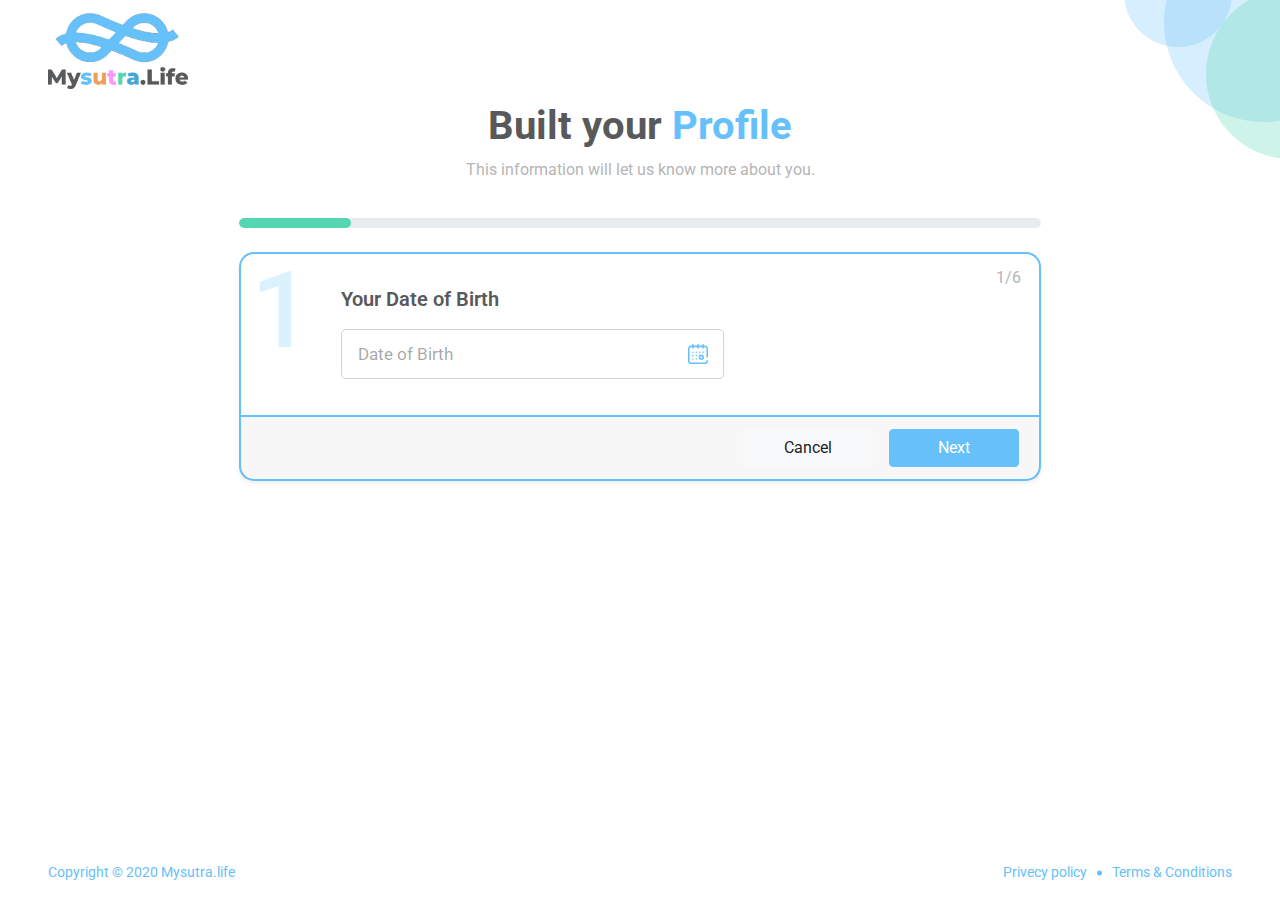
==== index.html @ 09766242 "mysutra files" ====
<!DOCTYPE html>
<html lang="en">

<head>

  <meta charset="utf-8">
  <meta name="viewport" content="width=device-width, initial-scale=1, shrink-to-fit=no">
  <meta name="description" content="">
  <meta name="author" content="">

  <title>Mysutra.Life</title>

  <!-- Bootstrap core CSS -->
  <link href="https://fonts.googleapis.com/css2?family=Roboto:wght@100;300;400;500;700;900&display=swap" rel="stylesheet">
  <link href="vendor/bootstrap/css/bootstrap.min.css" rel="stylesheet">
  <link href="./css/style.css" rel="stylesheet">
  <link href="./css/responsive.css" rel="stylesheet">

  </head>

<body>
  <div class="signup-page d-flex flex-column h-100">
    <!-- Navigation -->
  <nav class="navbar px-5 mb-5 mb-md-0">
    <a class="navbar-brand" href="#">
      <img src="./images/My-Sutra-life.png" width="140" alt="">
    </a>
  </nav>

  
  <!-- Page Content -->
  <main class="flex-fill">
    <header class="text-center mb-3 pb-1">
      <h2 class="title font-weight-bold text-center position-relative">Built your  <span class="text-primary">Profile</span></h2>
      <p class="text-muted">This information will let us know more about you.</p>
    </header>
    <div class="wizard-container px-4 mx-auto">
       <!-- progressbar -->
    <div class="progress mb-4">
      <div class="progress-bar  bg-success" role="progressbar" aria-valuemin="0" aria-valuemax="100"></div>
  </div>


    <form id="msform">
      
        <fieldset>
          <div class="card wizard-step mb-4 border-primary border-2 shadow-sm rounded-lg">
            <div class="card-body">
              <h1 class="active-step position-absolute">1</h1>
              <span class="steps position-absolute ml-auto text-muted">1/6</span>
              <div class="form-card">
                <h4 class="wizard-question font-semibold">Your Date of Birth</h4>
                <div class="row">
                  <div class="col-md-7">
                    <div class="form-group">
                      <input class="form-control form-control-lg calender" type="text" placeholder="Date of Birth" /> 
                    </div>
                  </div>
                </div>
                
            </div>
            </div>  
             <div class="card-footer border-primary border-2 d-flex align-items-center">
              <button type="button" class="btn btn-light ml-auto action-button mr-3">
                Cancel
              </button>
              <button type="button" class="btn btn-primary next action-button">
                Next
              </button>
             </div>
          
          </div>
          
        </fieldset>


        <fieldset>
          <div class="card wizard-step mb-4 border-primary border-2 shadow-sm rounded-lg">
            <div class="card-body">
              <h1 class="active-step position-absolute">2</h1>
              <span class="steps position-absolute ml-auto text-muted">2/6</span>
              <div class="form-card">
                <h4 class="wizard-question font-semibold">Your Gender</h4>
                <div class="mt-3">
                  <div class="custom-radio d-inline-block mr-3 mb-3">
                      <label class="position-relative">
                          <input type="radio" class="d-none" name="gander" checked>
                          <span class="">Male</span>
                      </label>
                  </div>
                  <div class="custom-radio d-inline-block mb-3">
                    <label class="position-relative">
                        <input type="radio" class="d-none" name="gander">
                        <span class="">Female</span>
                    </label>
                </div>
                </div>
                
            </div>
            </div>  
             <div class="card-footer border-primary border-2 d-flex align-items-center">
              <button type="button" class="btn btn-light mr-auto previous action-button">
                Previous
              </button>
              <button type="button" class="btn btn-primary next action-button">
                Next
              </button>
             </div>
          
          </div>
          
        </fieldset>

        <fieldset>
          <div class="card wizard-step mb-4 border-primary border-2 shadow-sm rounded-lg">
            <div class="card-body">
              <h1 class="active-step position-absolute">3</h1>
              <span class="steps position-absolute ml-auto text-muted">3/6</span>
              <div class="form-card">
                <h4 class="wizard-question font-semibold">City of residence</h4>
                <div class="row">
                  <div class="col-md-7">
                    <div class="form-group">
                      <select class="form-control form-control-lg" id="">
                        <option>Select city</option>
                      </select>
                    </div>
                  </div>
                </div>
                
            </div>
            </div>  
             <div class="card-footer border-primary border-2 d-flex align-items-center">
              <button type="button" class="btn btn-light mr-auto previous action-button">
                Previous
              </button>
              <button type="button" class="btn btn-primary next action-button">
                Next
              </button>
             </div>
          
          </div>
          
        </fieldset>

        <fieldset>
          <div class="card wizard-step mb-4 border-primary border-2 shadow-sm rounded-lg">
            <div class="card-body">
              <h1 class="active-step position-absolute">4</h1>
              <span class="steps position-absolute ml-auto text-muted">4/6</span>
              <div class="form-card">
                <h4 class="wizard-question font-semibold">City where you grew up.</h4>
                <div class="row">
                  <div class="col-md-7">
                    <div class="form-group">
                      <select class="form-control form-control-lg" id="">
                        <option>Select city</option>
                      </select>
                    </div>
                  </div>
                </div>
                
            </div>
            </div>  
             <div class="card-footer border-primary border-2 d-flex align-items-center">
              <button type="button" class="btn btn-light mr-auto previous action-button">
                Previous
              </button>
              <button type="button" class="btn btn-primary next action-button">
                Next
              </button>
             </div>
          
          </div>
          
        </fieldset>

        <fieldset>
          <div class="card wizard-step mb-4 border-primary border-2 shadow-sm rounded-lg">
            <div class="card-body">
              <h1 class="active-step position-absolute">5</h1>
              <span class="steps position-absolute ml-auto text-muted">5/6</span>
              <div class="form-card">
                <h4 class="wizard-question font-semibold">Number of Brothers and Sisters (Including you)</h4>
                <div class="row">
                  <div class="col-md-4">
                    <div class="form-group d-flex align-items-center">
                      <img class="mr-2" src="./images/brother.svg" width="30" alt="">
                      <input class="form-control form-control-lg" type="number" placeholder="Brothers" /> 
                    </div>
                  </div>
                  <div class="col-md-4">
                    <div class="form-group d-flex align-items-center">
                      <img class="mr-2" src="./images/sister.svg" width="30" alt="">
                      <input class="form-control form-control-lg" type="number" placeholder="Sisters" /> 
                    </div>
                  </div>
                </div>
                
            </div>
            </div>  
             <div class="card-footer border-primary border-2 d-flex align-items-center">
              <button type="button" class="btn btn-light mr-auto previous action-button">
                Previous
              </button>
              <button type="button" class="btn btn-primary next action-button">
                Next
              </button>
             </div>
          
          </div>
          
        </fieldset>

        <fieldset>
          <div class="card wizard-step mb-4 border-primary border-2 shadow-sm rounded-lg">
            <div class="card-body">
              <h1 class="active-step position-absolute">6</h1>
              <span class="steps position-absolute ml-auto text-muted">6/6</span>
              <div class="form-card">
                <h4 class="wizard-question font-semibold">What is main reason you want to join  mySutra</h4>
                <div class="mt-3">
                  <div class="row">
                    <div class="col-md-6">
                      <div class="custom-radio  mb-3">
                        <label class="position-relative">
                            <input type="radio" class="d-none" name="reason" checked>
                            <span class="">Find family lineage</span>
                        </label>
                    </div>
                    </div>
                    <div class="col-md-6">
                      <div class="custom-radio mb-3">
                        <label class="position-relative">
                            <input type="radio" class="d-none" name="reason">
                            <span class="">Connect with family</span>
                        </label>
                    </div>
                    </div>
                  </div>
                  
                  <div class="row">
                    <div class="col-md-6">
                      <div class="custom-radio mb-3">
                        <label class="position-relative">
                            <input type="radio" class="d-none" name="reason">
                            <span class="">Connect with Friends</span>
                        </label>
                    </div>
                    </div>
                    <div class="col-md-6">
                      <div class="custom-radio mb-3">
                        <label class="position-relative">
                            <input type="radio" class="d-none" name="reason">
                            <span class="">Connect with childhood Friends</span>
                        </label>
                    </div>
                    </div>
                  </div>

                
                  <div class="row">
                    <div class="col-md-6">
                      <div class="custom-radio mb-3">
                        <label class="position-relative">
                            <input type="radio" class="d-none" name="reason">
                            <span class="">Create a family social network</span>
                        </label>
                    </div>
                    </div>
                  </div>

                </div>
                
            </div>
            </div>  
             <div class="card-footer border-primary border-2 d-flex align-items-center">
              <button type="button" class="btn btn-light mr-auto previous action-button">
                Previous
              </button>
              <button type="button" class="btn btn-primary next action-button">
                Finish
              </button>
             </div>
          
          </div>
          
        </fieldset>
  
        <fieldset>
          <div class="card wizard-step mb-4 border-primary border-2 shadow-sm rounded-lg">
            <div class="card-body px-4">
            <div class="form-card">
                <div class="success-img text-center mb-4">
                  <img src="./images/success.svg" width="100" alt="">
                </div>
                <h2 class="purple-text text-center">
                  <strong class="text-primary">SUCCESS !</strong>
                </h2>
             
                <div class="row justify-content-center mb-4">
                    <div class="col-7 text-center">
                        <h5 class="purple-text text-center">You Have Successfully Signed Up</h5>
                    </div>
                </div>
                <div class="text-center">
                  <button type="button" class="btn btn-primary  ">
                    Start mysutra Now
                  </button>
                </div>
            </div>
            </div>
          </div>
            
        </fieldset>
    </form>
    </div>
</main>

<footer class="px-5 py-3">
  <div class="row align-items-center text-center text-sm-left">
    <div class="col-sm-6 col-md-4 mb-2 mb-sm-0">
      <span class="copyright-text text-primary">Copyright © 2020 Mysutra.life</span>
    </div>
    <div class="col-sm-6 col-md-8 text-sm-right">
      <ul class="footer-nav list-unstyled d-inline-flex flex-wrap justify-content-center mb-0">
        <li>
          <a href="">Privecy policy</a>
        </li>
        <li>
          <a href="">Terms & Conditions</a>
        </li>
      </ul>
    </div>
  </div>
</footer>

  </div>
  



  


  <!-- Bootstrap core JavaScript -->
    <script src="vendor/jquery/jquery.min.js"></script>
    <script src="vendor/bootstrap/js/bootstrap.bundle.min.js"></script>
    <script src="js/wizard.js"></script>
</body>

</html>
---- css/style.css ----
body{
    font-family: 'Roboto', sans-serif;
    color: #58595B;
}
body,html{
    height: 100%;
}
a{
    color: #66C0F9;
}
a:hover {
    color: #3692cc;
    text-decoration: underline;
}
.bg-success{
    background-color: #55D6B3 !important;
}

/* Text */
.font-semibold{
    font-weight: 600 !important;
}
.text-primary{
    color: #66C0F9 !important;
}
.text-muted {
    color: #B5B5B5!important;
}

.border-right {
    border-right: 1px solid #ececec!important;
}
.border-primary {
    border-color: #66C0F9!important;
}
.border-2{
    border-width: 2px;
}


.rounded-lg{
    border-radius: 15px !important;
}

/* Buttons */
.btn:focus{
    box-shadow: none;
}
.btn-primary {
    background-color: #66C0F9;
    border-color: #66C0F9;
}
.btn-primary:not(:disabled):not(.disabled).active, 
.btn-primary:not(:disabled):not(.disabled):active, 
.show>.btn-primary.dropdown-toggle {
    background-color: #52b2ee;
    border-color: #53b2ee;
}
.btn-primary:hover{
    background-color: #52b2ee;
    border-color: #53b2ee;
}
.btn-lg{
    height: 50px;
    font-size: 18px;
    font-weight: 500;
    border-width: 2px;
    min-width: 180px;
}
.btn-outline-success {
    color: #55D6B3;
    border-color: #55D6B3;
}
.btn-outline-success:not(:disabled):not(.disabled):active,
.btn-outline-success:hover
{
    background-color: #55d6b3 !important;
    border-color: #55d6b3 !important;
    color: white !important;
}



/* Forms */
.form-control-lg {
    height: 50px;
    font-size: 17px;
}

.form-control::placeholder{
    color: rgb(0 0 0 / 36%)!important;
}
.form-control:focus{
    box-shadow: none;
}
input:-internal-autofill-selected{
    background-color: red;
}
select.form-control{
    background-image: url(../images/Down.svg);
    background-position: center right 15px;
    background-size: 20px;
    background-repeat: no-repeat;
    padding-right: 40px;
    appearance: none;
}
.form-control.calender{
    background-image: url(../images/calendar.svg);
    background-position: center right 15px;
    background-size: 20px;
    background-repeat: no-repeat;
    padding-right: 40px;
}
.form-control-placeholder {
    position: absolute;
    top: 50%;
    transition: all 200ms;
    opacity: 0.5;
    transform: translateY(-50%);
    left: 9px;
    pointer-events: none;
    margin-bottom: 0px;
    background-color: white;
    padding: 0px 8px;
}

.form-control:focus-within + .form-control-placeholder, .form-control:valid + .form-control-placeholder {
    font-size: 75%;
    transform: translateY(-100%);
    opacity: 1;
    padding: 0px 8px;
    top: 9px;
    color: #66c0f9;
}
.title {
    font-size: 40px;
}

.form-control:focus-within{
    border-color: #66c0f9;
    box-shadow: 0px 0px 0px 1px #66c0f9 !important;
}
input:-webkit-autofill,
input:-webkit-autofill:hover, 
input:-webkit-autofill:focus,
textarea:-webkit-autofill,
textarea:-webkit-autofill:hover,
textarea:-webkit-autofill:focus,
select:-webkit-autofill,
select:-webkit-autofill:hover,
select:-webkit-autofill:focus {
    -webkit-box-shadow: 0 0 0px 1000px white inset;
    transition: background-color 5000s ease-in-out 0s;
}

.custom-checkbox label, .custom-radio label {
    padding-left: 38px;
    cursor: pointer;
}
.custom-checkbox label input[type="checkbox"] + span::before,
.custom-radio label input[type="radio"] + span::before
{
    content: "";
    height: 30px;
    width: 30px;
    background-color: white;
    border: 1px solid #ced4da;
    border-radius: 6px;
    display: block;
    position: absolute;
    left: 0px;
    top: 50%;
    transform: translateY(-50%);
}
.custom-checkbox label input[type="checkbox"] + span::after,
.custom-radio label input[type="radio"] + span::after
{
    content: "";
    height: 16px;
    width: 16px;
    display: block;
    background-color: #e3e3e3;
    border-radius: 50%;
    position: absolute;
    left: 7px;
    top: 50%;
    transform: translateY(-50%);
}
.custom-checkbox label input[type="checkbox"]:checked + span::after,
.custom-radio label input[type="radio"]:checked + span::after
{
    background: #66C0F9;
}
.custom-radio label input[type="radio"] + span::before{
    border-radius: 50%;
}





/* Login */
.logo-mobile img {
    width: 135px;
}
.logo-mobile{
    border-bottom: 1px solid #f2f2f2;
    padding-bottom: 40px;
}
.login-main .title {
    margin-bottom: 68px;
}
.login-main .title::after {
    content: "";
    position: absolute;
    width: 50px;
    height: 6px;
    background-color: #66c0f9;
    border-radius: 20px;
    bottom: -20px;
    left: 50%;
    transform: translateX(-50%);
}
.login-right p{
    color: #42A6D5;
    font-size: 18px;
    max-width: 350px;
    margin: 0 auto;
    margin: 30px 50px;
}
.login-bg-left{
    background-image: url(../images/left-graphics.svg);
    background-repeat: no-repeat;
    background-position:left bottom;
    background-size: contain;
    box-shadow: 0px 0px 12px #2468861f;
    z-index: 1;
}
.login-main{
    background-image: url(../images/right-graphics.svg);
    background-repeat: no-repeat;
    background-position: right top;
}
.login-main main{
    max-width: 454px;
}
.signup-page{
    background-image: url(../images/wizard-right-bg.svg);
    background-repeat: no-repeat;
    background-position: right top;
}
/* Footer */
.footer-nav{
    font-size: 14px;
}
.footer-nav li{
    position: relative;
    padding-right: 25px;
}
.footer-nav li::after {
    content: "";
    position: absolute;
    height: 5px;
    width: 5px;
    background: #66C0F9;
    border-radius: 50%;
    right: 10px;
    top: 50%;
    transform: translateY(-50%);
}
.footer-nav li:last-child{
    padding-right: 0px;
}
.footer-nav li:last-child::after{
    display: none;
}
.copyright-text{
    font-size: 14px;
}

/* Wizard */
.progress{
    height: 10px;
    border-radius: 20px;
}
.progress-bar {
    border-radius: 20px;
}


#msform fieldset:not(:first-of-type) {
    display: none
}




.wizard-container{
    max-width: 850px;
}
.wizard-step .active-step {
    font-size: 107px;
    color: hsl(203deg 92% 69% / 23%);
    left: 10px;
    line-height: 93px;
    top: 10px;
}

.wizard-step .steps {
    right: 18px;
    top: 12px;
}
.wizard-step .card-body {
    padding-left: 100px;
    padding-top: 30px;
}
.action-button{
    min-width: 130px;
}
.wizard-question {
    font-size: 20px;
    margin-bottom: 15px;
    line-height: 30px;
}
---- css/responsive.css ----
@media(max-width:992px){
    .title {
        font-size: 28px;
    }
    .login-main .title::after {
        width: 46px;
        height: 4px;
        bottom: -17px;
    }
    .login-main .title {
        margin-bottom: 36px;
    }
}
@media(max-width:768px){

    .wizard-step .card-body {
        padding-left: 70px;
    }
    .wizard-step .active-step {
        font-size: 70px;
    }
    .wizard-question {
        font-size: 18px;
        line-height: 24px;
    }
}
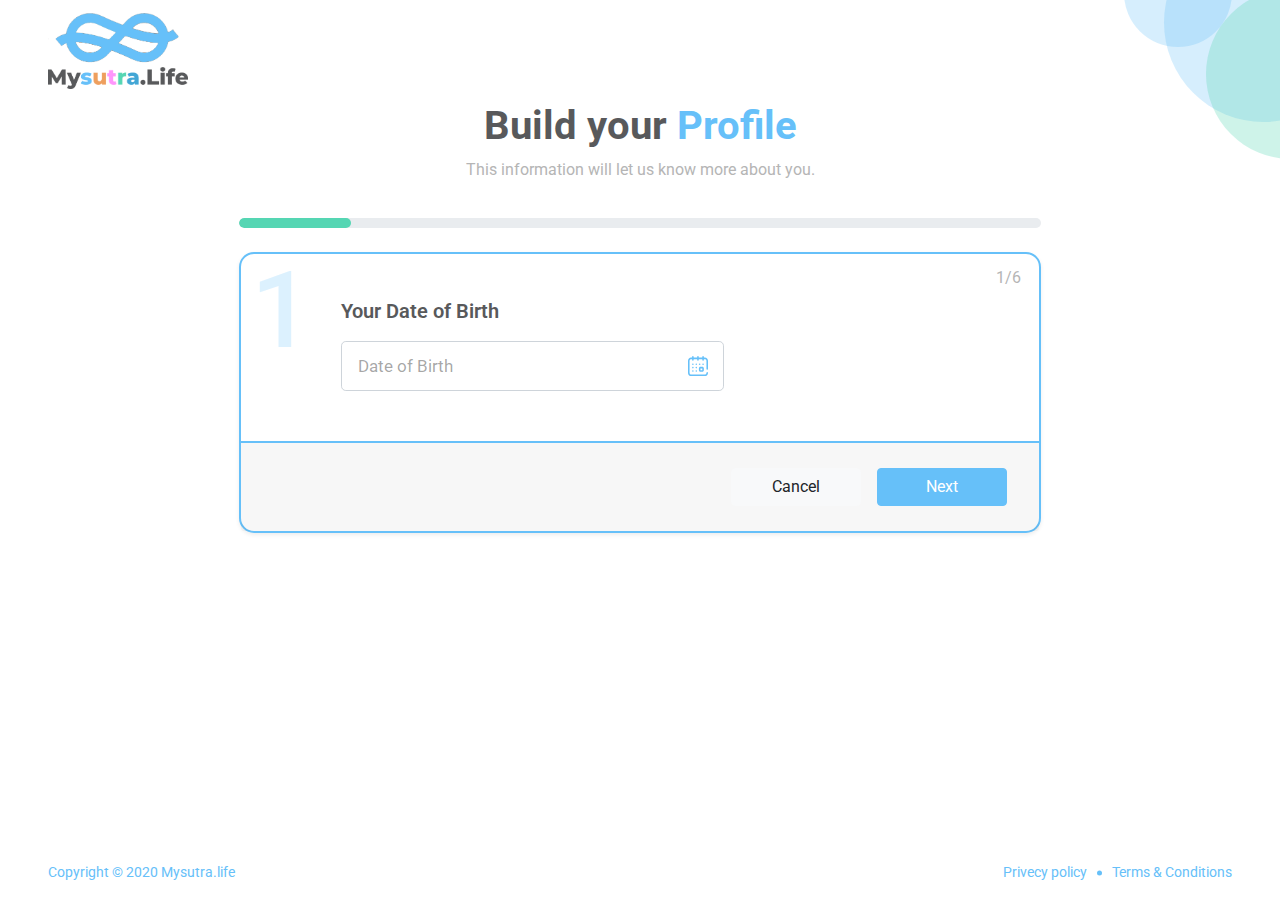
==== commit 43aba546: "text update" ====
--- a/index.html
+++ b/index.html
@@ -31,7 +31,7 @@
   <!-- Page Content -->
   <main class="flex-fill">
     <header class="text-center mb-3 pb-1">
-      <h2 class="title font-weight-bold text-center position-relative">Built your  <span class="text-primary">Profile</span></h2>
+      <h2 class="title font-weight-bold text-center position-relative">Build your  <span class="text-primary">Profile</span></h2>
       <p class="text-muted">This information will let us know more about you.</p>
     </header>
     <div class="wizard-container px-4 mx-auto">
--- a/css/style.css
+++ b/css/style.css
@@ -312,7 +312,11 @@
 }
 .wizard-step .card-body {
     padding-left: 100px;
-    padding-top: 30px;
+    padding-top: 42px;
+    padding-bottom: 34px;
+}
+.wizard-step .card-footer {
+    padding: 25px 32px;
 }
 .action-button{
     min-width: 130px;
@@ -321,4 +325,7 @@
     font-size: 20px;
     margin-bottom: 15px;
     line-height: 30px;
+}
+.network-img{
+    width: 65%;
 }--- a/css/responsive.css
+++ b/css/responsive.css
@@ -1,4 +1,11 @@
 @media(max-width:992px){
+    .network-img{
+        width: 40%;
+        margin-bottom: 30px;
+    }
+    .wizard-step .card-footer {
+        padding: 15px 20px;
+    }
     .title {
         font-size: 28px;
     }
@@ -13,6 +20,8 @@
 }
 @media(max-width:768px){
 
+  
+
     .wizard-step .card-body {
         padding-left: 70px;
     }
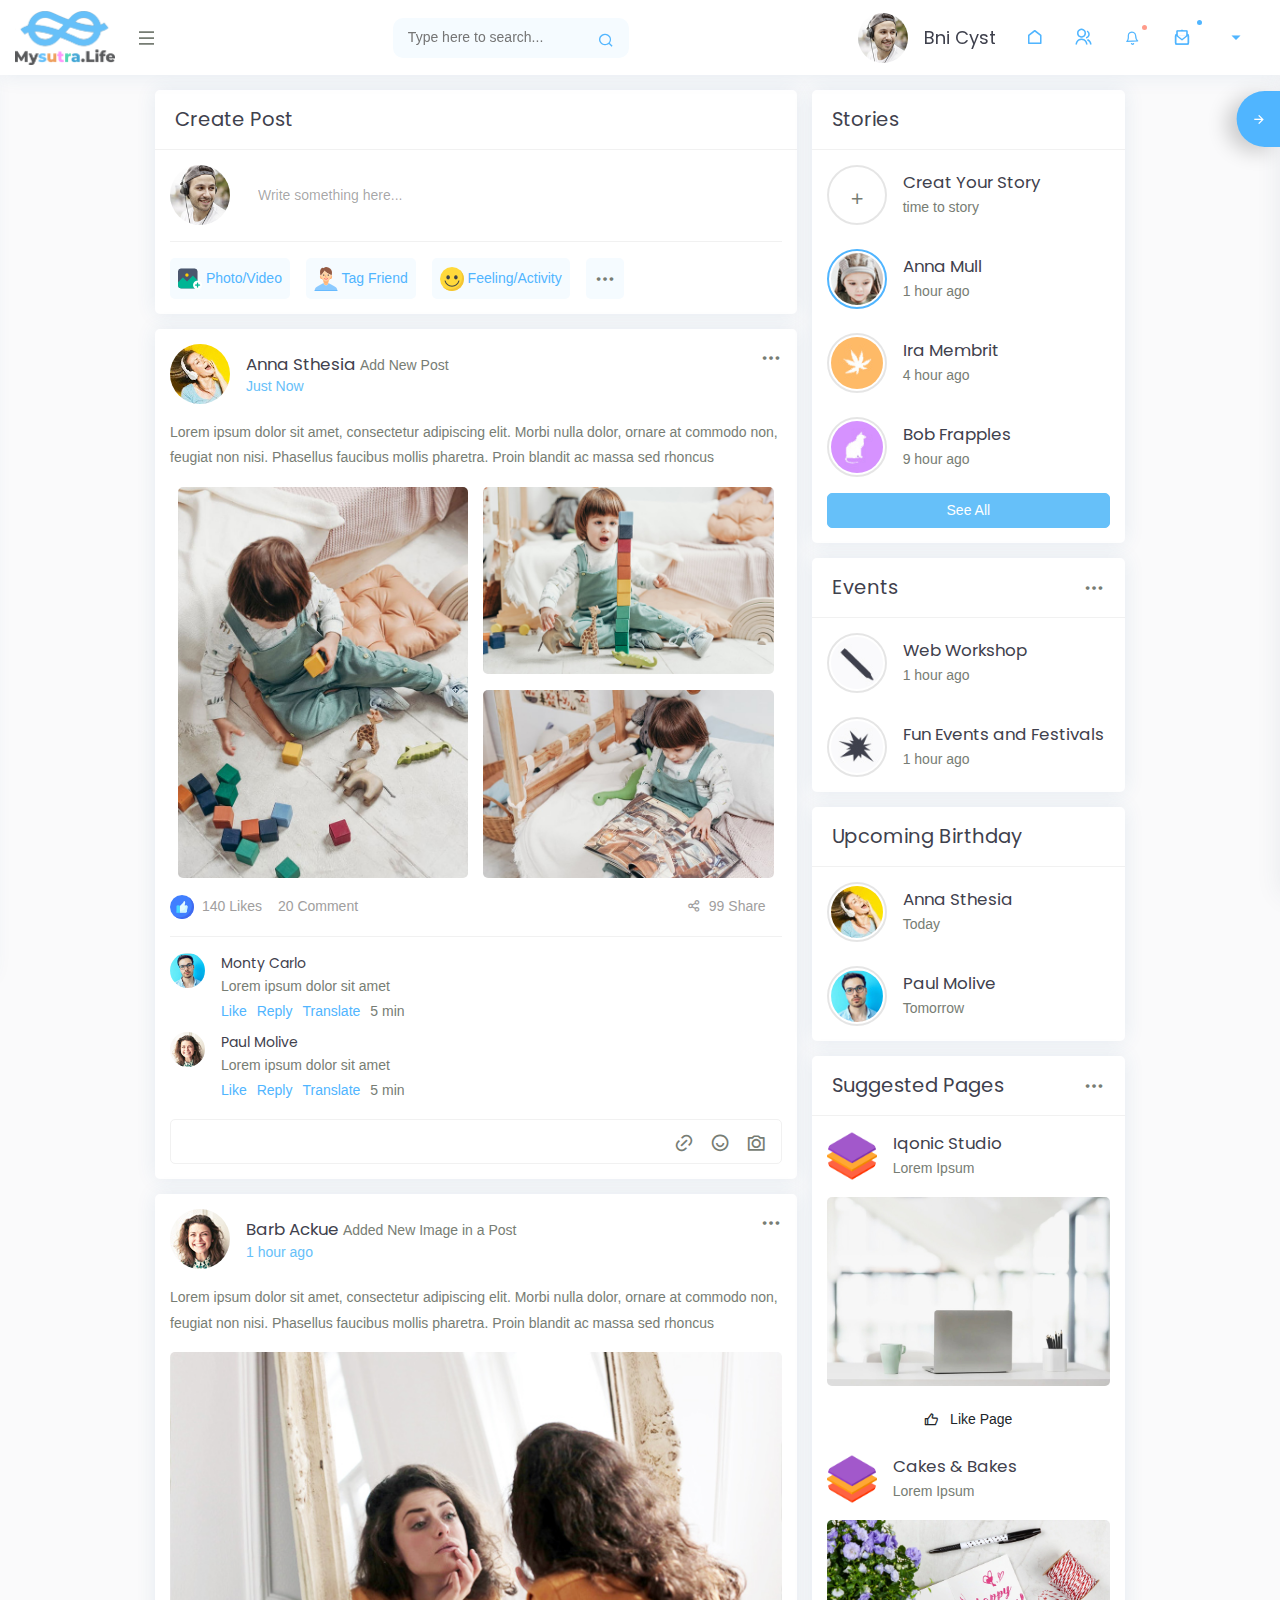
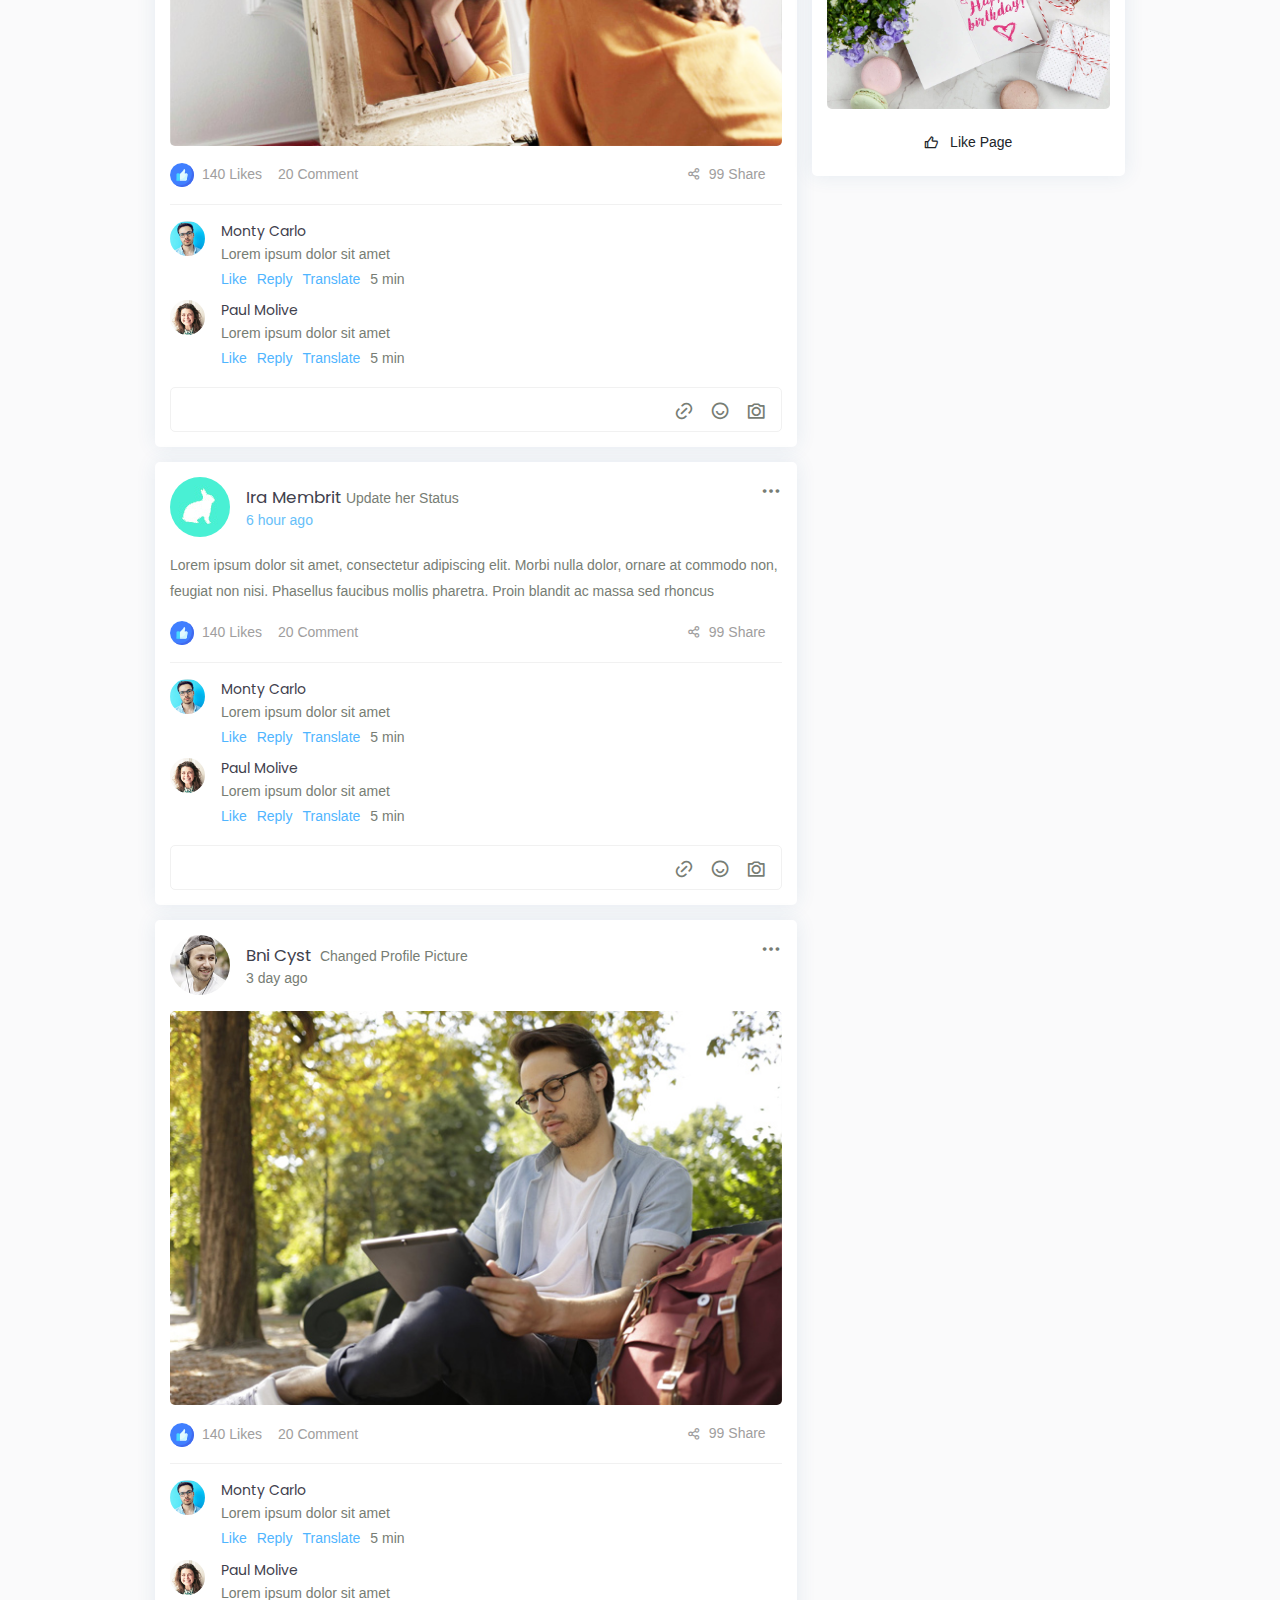
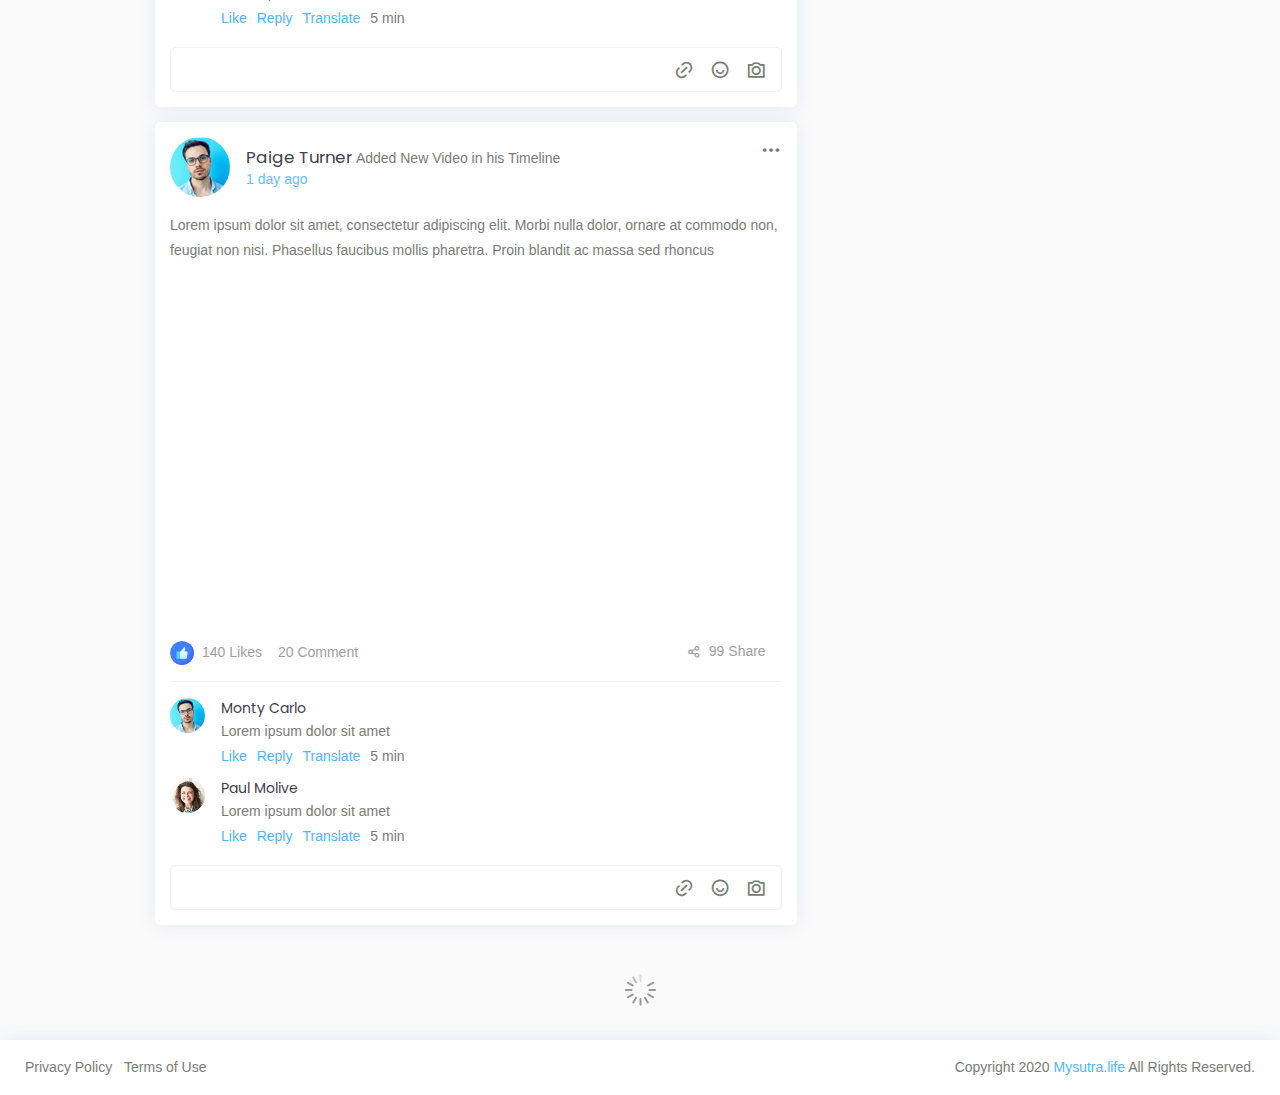
==== commit 55384012: "theme added" ====
--- a/index.html
+++ b/index.html
@@ -1,352 +1,1872 @@
-<!DOCTYPE html>
+﻿<!doctype html>
 <html lang="en">
+   <head>
+      <!-- Required meta tags -->
+      <meta charset="utf-8">
+      <meta name="viewport" content="width=device-width, initial-scale=1, shrink-to-fit=no">
+      <title>Mysutra.life</title>
+      <!-- Favicon -->
+      <link rel="shortcut icon" href="images\favicon.ico">
+      <!-- Bootstrap CSS -->
+      <link rel="stylesheet" href="css\bootstrap.min.css">
+      <!-- Typography CSS -->
+      <link rel="stylesheet" href="css\typography.css">
+      <!-- Style CSS -->
+      <link rel="stylesheet" href="css\style.css">
+      <!-- Responsive CSS -->
+      <link rel="stylesheet" href="css\responsive.css">
+   </head>
+   <body class="right-column-fixed">
+      <!-- loader Start -->
+      <div id="loading">
+         <div id="loading-center">
+         </div>
+      </div>
+      <!-- loader END -->
+      <!-- Wrapper Start -->
+      <div class="wrapper">
+         <!-- Sidebar  -->
+         <div class="iq-sidebar">
+            <div id="sidebar-scrollbar">
+               <nav class="iq-sidebar-menu">
+                  <ul id="iq-sidebar-toggle" class="iq-menu">
+                     <li class="active">
+                        <a href="index.html" class="iq-waves-effect"><i class="las la-newspaper"></i><span>Newsfeed</span></a>
+                     </li>
+                     <li>
+                        <a href="profile.html" class="iq-waves-effect"><i class="las la-user"></i><span>Profile</span></a>
+                     </li>
+                     <li>
+                        <a href="friend-list.html" class="iq-waves-effect"><i class="las la-user-friends"></i><span>Friend Lists</span></a>
+                     </li>
+                     <li>
+                        <a href="group.html" class="iq-waves-effect"><i class="las la-users"></i><span>Group</span></a>
+                     </li>
+                     <li>
+                        <a href="profile-images.html" class="iq-waves-effect"><i class="las la-image"></i><span>Profile Image</span></a>
+                     </li>
+                     <li>
+                        <a href="profile-video.html" class="iq-waves-effect"><i class="las la-video"></i><span>Profile Video</span></a>
+                     </li>
+                     <li>
+                        <a href="profile-event.html" class="iq-waves-effect"><i class="las la-film"></i><span>Profile Events</span></a>
+                     </li>
+                     <li>
+                        <a href="notification.html" class="iq-waves-effect"><i class="las la-bell"></i><span>Notification</span></a>
+                     </li>
+                     <li>
+                        <a href="file.html" class="iq-waves-effect"><i class="las la-file"></i><span>Files</span></a>
+                     </li>
+                     <li>
+                        <a href="friend-request.html" class="iq-waves-effect"><i class="las la-anchor"></i><span>Friend Request</span></a>
+                     </li>
+                     <li>
+                        <a href="chat.html" class="iq-waves-effect"><i class="lab la-rocketchat"></i><span>Chat</span></a>
+                     </li>
+                     <li>
+                        <a href="todo.html" class="iq-waves-effect"><i class="las la-check-circle"></i><span>Todo</span></a>
+                     </li>
+                     <li>
+                        <a href="calendar.html" class="iq-waves-effect"><i class="las la-calendar"></i><span>Calendar</span></a>
+                     </li>
+                     <li>
+                        <a href="birthday.html" class="iq-waves-effect"><i class="las la-birthday-cake"></i><span>Birthday</span></a>
+                     </li>
+                     <li>
+                        <a href="weather.html" class="iq-waves-effect"><i class="ri-snowy-line"></i><span>Weather</span></a>
+                     </li>
+                     <li>
+                        <a href="music.html" class="iq-waves-effect"><i class="ri-play-circle-line"></i><span>Music</span></a>
+                     </li>
+                     <li>
+                        <a href="#mailbox" class="iq-waves-effect collapsed" data-toggle="collapse" aria-expanded="false"><i class="ri-mail-line"></i><span>Email</span><i class="ri-arrow-right-s-line iq-arrow-right"></i></a>
+                        <ul id="mailbox" class="iq-submenu collapse" data-parent="#iq-sidebar-toggle">
+                           <li><a href="app\index.html"><i class="ri-inbox-line"></i>Inbox</a></li>
+                           <li><a href="app\email-compose.html"><i class="ri-edit-line"></i>Email Compose</a></li>
+                        </ul>
+                     </li>
+                     <li>
+                        <a href="#ui-elements" class="iq-waves-effect collapsed" data-toggle="collapse" aria-expanded="false"><i class="ri-focus-2-line"></i><span>Ui-Elements</span><i class="ri-arrow-right-s-line iq-arrow-right"></i></a>
+                        <ul id="ui-elements" class="iq-submenu collapse" data-parent="#iq-sidebar-toggle">
+                           <li>
+                              <a href="#ui-kit" class="iq-waves-effect collapsed" data-toggle="collapse" aria-expanded="false"><i class="ri-pencil-ruler-line"></i><span>UI Kit</span><i class="ri-arrow-right-s-line iq-arrow-right"></i></a>
+                              <ul id="ui-kit" class="iq-submenu collapse" data-parent="#ui-elements">
+                                 <li><a href="ui-colors.html"><i class="ri-font-color"></i>colors</a></li>
+                                 <li><a href="ui-typography.html"><i class="ri-text"></i>Typography</a></li>
+                                 <li><a href="ui-alerts.html"><i class="ri-alert-line"></i>Alerts</a></li>
+                                 <li><a href="ui-badges.html"><i class="ri-building-3-line"></i>Badges</a></li>
+                                 <li><a href="ui-breadcrumb.html"><i class="ri-menu-2-line"></i>Breadcrumb</a></li>
+                                 <li><a href="ui-buttons.html"><i class="ri-checkbox-blank-line"></i>Buttons</a></li>
+                                 <li><a href="ui-cards.html"><i class="ri-bank-card-line"></i>Cards</a></li>
+                                 <li><a href="ui-carousel.html"><i class="ri-slideshow-line"></i>Carousel</a></li>
+                                 <li><a href="ui-embed-video.html"><i class="ri-slideshow-2-line"></i>Video</a></li>
+                                 <li><a href="ui-grid.html"><i class="ri-grid-line"></i>Grid</a></li>
+                                 <li><a href="ui-images.html"><i class="ri-image-line"></i>Images</a></li>
+                                 <li><a href="ui-list-group.html"><i class="ri-file-list-3-line"></i>list Group</a></li>
+                                 <li><a href="ui-media-object.html"><i class="ri-camera-line"></i>Media</a></li>
+                                 <li><a href="ui-modal.html"><i class="ri-stop-mini-line"></i>Modal</a></li>
+                                 <li><a href="ui-notifications.html"><i class="ri-notification-line"></i>Notifications</a></li>
+                                 <li><a href="ui-pagination.html"><i class="ri-pages-line"></i>Pagination</a></li>
+                                 <li><a href="ui-popovers.html"><i class="ri-folder-shield-2-line"></i>Popovers</a></li>
+                                 <li><a href="ui-progressbars.html"><i class="ri-battery-low-line"></i>Progressbars</a></li>
+                                 <li><a href="ui-tabs.html"><i class="ri-database-line"></i>Tabs</a></li>
+                                 <li><a href="ui-tooltips.html"><i class="ri-record-mail-line"></i>Tooltips</a></li>
+                              </ul>
+                           </li>
+                           <li>
+                              <a href="#forms" class="iq-waves-effect collapsed" data-toggle="collapse" aria-expanded="false"><i class="ri-profile-line"></i><span>Forms</span><i class="ri-arrow-right-s-line iq-arrow-right"></i></a>
+                              <ul id="forms" class="iq-submenu collapse" data-parent="#ui-elements">
+                                 <li><a href="form-layout.html"><i class="ri-tablet-line"></i>Form Elements</a></li>
+                                 <li><a href="form-validation.html"><i class="ri-device-line"></i>Form Validation</a></li>
+                                 <li><a href="form-switch.html"><i class="ri-toggle-line"></i>Form Switch</a></li>
+                                 <li><a href="form-chechbox.html"><i class="ri-checkbox-line"></i>Form Checkbox</a></li>
+                                 <li><a href="form-radio.html"><i class="ri-radio-button-line"></i>Form Radio</a></li>
+                              </ul>
+                           </li>
+                           <li>
+                              <a href="#wizard-form" class="iq-waves-effect collapsed" data-toggle="collapse" aria-expanded="false"><i class="ri-archive-drawer-line"></i><span>Forms Wizard</span><i class="ri-arrow-right-s-line iq-arrow-right"></i></a>
+                              <ul id="wizard-form" class="iq-submenu collapse" data-parent="#ui-elements">
+                                 <li><a href="form-wizard.html"><i class="ri-clockwise-line"></i>Simple Wizard</a></li>
+                                 <li><a href="form-wizard-validate.html"><i class="ri-clockwise-2-line"></i>Validate Wizard</a></li>
+                                 <li><a href="form-wizard-vertical.html"><i class="ri-anticlockwise-line"></i>Vertical Wizard</a></li>
+                              </ul>
+                           </li>
+                           <li>
+                              <a href="#tables" class="iq-waves-effect collapsed" data-toggle="collapse" aria-expanded="false"><i class="ri-table-line"></i><span>Table</span><i class="ri-arrow-right-s-line iq-arrow-right"></i></a>
+                              <ul id="tables" class="iq-submenu collapse" data-parent="#ui-elements">
+                                 <li><a href="tables-basic.html"><i class="ri-table-line"></i>Basic Tables</a></li>
+                                 <li><a href="data-table.html"><i class="ri-database-line"></i>Data Table</a></li>
+                                 <li><a href="table-editable.html"><i class="ri-refund-line"></i>Editable Table</a></li>
+                              </ul>
+                           </li>
+                           <li>
+                              <a href="#icons" class="iq-waves-effect collapsed" data-toggle="collapse" aria-expanded="false"><i class="ri-list-check"></i><span>Icons</span><i class="ri-arrow-right-s-line iq-arrow-right"></i></a>
+                              <ul id="icons" class="iq-submenu collapse" data-parent="#ui-elements">
+                                 <li><a href="icon-dripicons.html"><i class="ri-stack-line"></i>Dripicons</a></li>
+                                 <li><a href="icon-fontawesome-5.html"><i class="ri-facebook-fill"></i>Font Awesome 5</a></li>
+                                 <li><a href="icon-lineawesome.html"><i class="ri-keynote-line"></i>line Awesome</a></li>
+                                 <li><a href="icon-remixicon.html"><i class="ri-remixicon-line"></i>Remixicon</a></li>
+                                 <li><a href="icon-unicons.html"><i class="ri-underline"></i>unicons</a></li>
+                              </ul>
+                           </li>
+                        </ul>
+                     </li>
+                     <li>
+                        <a href="#pages" class="iq-waves-effect collapsed" data-toggle="collapse" aria-expanded="false"><i class="ri-pages-line"></i><span>Pages</span><i class="ri-arrow-right-s-line iq-arrow-right"></i></a>
+                        <ul id="pages" class="iq-submenu collapse" data-parent="#iq-sidebar-toggle">
+                           <li>
+                              <a href="#authentication" class="iq-waves-effect collapsed" data-toggle="collapse" aria-expanded="false"><i class="ri-pages-line"></i><span>Authentication</span><i class="ri-arrow-right-s-line iq-arrow-right"></i></a>
+                              <ul id="authentication" class="iq-submenu collapse" data-parent="#pages">
+                                 <li><a href="sign-in.html"><i class="ri-login-box-line"></i>Login</a></li>
+                                 <li><a href="sign-up.html"><i class="ri-login-circle-line"></i>Register</a></li>
+                                 <li><a href="pages-recoverpw.html"><i class="ri-record-mail-line"></i>Recover Password</a></li>
+                                 <li><a href="pages-confirm-mail.html"><i class="ri-file-code-line"></i>Confirm Mail</a></li>
+                                 <li><a href="pages-lock-screen.html"><i class="ri-lock-line"></i>Lock Screen</a></li>
+                              </ul>
+                           </li>
+                           <li>
+                              <a href="#extra-pages" class="iq-waves-effect collapsed" data-toggle="collapse" aria-expanded="false"><i class="ri-pantone-line"></i><span>Extra Pages</span><i class="ri-arrow-right-s-line iq-arrow-right"></i></a>
+                              <ul id="extra-pages" class="iq-submenu collapse" data-parent="#pages">
+                                 <li><a href="pages-timeline.html"><i class="ri-map-pin-time-line"></i>Timeline</a></li>
+                                 <li><a href="pages-invoice.html"><i class="ri-question-answer-line"></i>Invoice</a></li>
+                                 <li><a href="blank-page.html"><i class="ri-invision-line"></i>Blank Page</a></li>
+                                 <li><a href="pages-error.html"><i class="ri-error-warning-line"></i>Error 404</a></li>
+                                 <li><a href="pages-error-500.html"><i class="ri-error-warning-line"></i>Error 500</a></li>
+                                 <li><a href="pages-pricing.html"><i class="ri-price-tag-line"></i>Pricing</a></li>
+                                 <li><a href="pages-pricing-one.html"><i class="ri-price-tag-2-line"></i>Pricing 1</a></li>
+                                 <li><a href="pages-maintenance.html"><i class="ri-archive-line"></i>Maintenance</a></li>
+                                 <li><a href="pages-comingsoon.html"><i class="ri-mastercard-line"></i>Coming Soon</a></li>
+                                 <li><a href="pages-faq.html"><i class="ri-compasses-line"></i>Faq</a></li>
+                              </ul>
+                           </li>
+                        </ul>
+                     </li>
 
-<head>
-
-  <meta charset="utf-8">
-  <meta name="viewport" content="width=device-width, initial-scale=1, shrink-to-fit=no">
-  <meta name="description" content="">
-  <meta name="author" content="">
-
-  <title>Mysutra.Life</title>
-
-  <!-- Bootstrap core CSS -->
-  <link href="https://fonts.googleapis.com/css2?family=Roboto:wght@100;300;400;500;700;900&display=swap" rel="stylesheet">
-  <link href="vendor/bootstrap/css/bootstrap.min.css" rel="stylesheet">
-  <link href="./css/style.css" rel="stylesheet">
-  <link href="./css/responsive.css" rel="stylesheet">
-
-  </head>
-
-<body>
-  <div class="signup-page d-flex flex-column h-100">
-    <!-- Navigation -->
-  <nav class="navbar px-5 mb-5 mb-md-0">
-    <a class="navbar-brand" href="#">
-      <img src="./images/My-Sutra-life.png" width="140" alt="">
-    </a>
-  </nav>
-
-  
-  <!-- Page Content -->
-  <main class="flex-fill">
-    <header class="text-center mb-3 pb-1">
-      <h2 class="title font-weight-bold text-center position-relative">Build your  <span class="text-primary">Profile</span></h2>
-      <p class="text-muted">This information will let us know more about you.</p>
-    </header>
-    <div class="wizard-container px-4 mx-auto">
-       <!-- progressbar -->
-    <div class="progress mb-4">
-      <div class="progress-bar  bg-success" role="progressbar" aria-valuemin="0" aria-valuemax="100"></div>
-  </div>
-
-
-    <form id="msform">
-      
-        <fieldset>
-          <div class="card wizard-step mb-4 border-primary border-2 shadow-sm rounded-lg">
-            <div class="card-body">
-              <h1 class="active-step position-absolute">1</h1>
-              <span class="steps position-absolute ml-auto text-muted">1/6</span>
-              <div class="form-card">
-                <h4 class="wizard-question font-semibold">Your Date of Birth</h4>
-                <div class="row">
-                  <div class="col-md-7">
-                    <div class="form-group">
-                      <input class="form-control form-control-lg calender" type="text" placeholder="Date of Birth" /> 
-                    </div>
+                  </ul>
+               </nav>
+               <div class="p-3"></div>
+            </div>
+         </div>
+         <!-- TOP Nav Bar -->
+         <div class="iq-top-navbar">
+            <div class="iq-navbar-custom">
+               <nav class="navbar navbar-expand-lg navbar-light p-0">
+                  <div class="iq-navbar-logo d-flex justify-content-between">
+                     <a href="index.html">
+                     <img src="images/My-Sutra-life.png" class="img-fluid" alt="">
+                     </a>
+                     <div class="iq-menu-bt align-self-center">
+                     <div class="wrapper-menu">
+                        <div class="main-circle"><i class="ri-menu-line"></i></div>
+                     </div>
                   </div>
-                </div>
-                
+                  </div>
+                  <div class="iq-search-bar">
+                     <form action="#" class="searchbox">
+                        <input type="text" class="text search-input" placeholder="Type here to search...">
+                        <a class="search-link" href="#"><i class="ri-search-line"></i></a>
+                     </form>
+                  </div>
+                  <button class="navbar-toggler" type="button" data-toggle="collapse" data-target="#navbarSupportedContent" aria-controls="navbarSupportedContent" aria-label="Toggle navigation">
+                  <i class="ri-menu-3-line"></i>
+                  </button>
+                  <div class="collapse navbar-collapse" id="navbarSupportedContent">
+                     <ul class="navbar-nav ml-auto navbar-list">
+                        <li>
+                           <a href="profile.html" class="iq-waves-effect d-flex align-items-center">
+                              <img src="images\user\1.jpg" class="img-fluid rounded-circle mr-3" alt="user">
+                              <div class="caption">
+                                 <h6 class="mb-0 line-height">Bni Cyst</h6>
+                              </div>
+                           </a>
+                        </li>
+                        <li>
+                           <a href="index.html" class="iq-waves-effect d-flex align-items-center">
+                           <i class="ri-home-line"></i>
+                           </a>
+                        </li>
+                        <li class="nav-item">
+                           <a class="search-toggle iq-waves-effect" href="#"><i class="ri-group-line"></i></a>
+                           <div class="iq-sub-dropdown iq-sub-dropdown-large">
+                              <div class="iq-card shadow-none m-0">
+                                 <div class="iq-card-body p-0 ">
+                                    <div class="bg-primary p-3">
+                                       <h5 class="mb-0 text-white">Friend Request<small class="badge  badge-light float-right pt-1">4</small></h5>
+                                    </div>
+                                    <div class="iq-friend-request">
+                                       <div class="iq-sub-card iq-sub-card-big d-flex align-items-center justify-content-between">
+                                          <div class="d-flex align-items-center">
+                                             <div class="">
+                                                <img class="avatar-40 rounded" src="images\user\01.jpg" alt="">
+                                             </div>
+                                             <div class="media-body ml-3">
+                                                <h6 class="mb-0 ">Jaques Amole</h6>
+                                                <p class="mb-0">40  friends</p>
+                                             </div>
+                                          </div>
+                                          <div class="d-flex align-items-center">
+                                             <a href="javascript:void();" class="mr-3 btn btn-primary rounded">Confirm</a>
+                                             <a href="javascript:void();" class="mr-3 btn btn-secondary rounded">Delete Request</a>
+                                          </div>
+                                       </div>
+                                    </div>
+                                    <div class="iq-friend-request">
+                                       <div class="iq-sub-card iq-sub-card-big d-flex align-items-center justify-content-between">
+                                          <div class="d-flex align-items-center">
+                                             <div class="">
+                                                <img class="avatar-40 rounded" src="images\user\02.jpg" alt="">
+                                             </div>
+                                             <div class="media-body ml-3">
+                                                <h6 class="mb-0 ">Lucy Tania</h6>
+                                                <p class="mb-0">12  friends</p>
+                                             </div>
+                                          </div>
+                                          <div class="d-flex align-items-center">
+                                             <a href="javascript:void();" class="mr-3 btn btn-primary rounded">Confirm</a>
+                                             <a href="javascript:void();" class="mr-3 btn btn-secondary rounded">Delete Request</a>
+                                          </div>
+                                       </div>
+                                    </div>
+                                    <div class="iq-friend-request">
+                                       <div class="iq-sub-card iq-sub-card-big d-flex align-items-center justify-content-between">
+                                          <div class="d-flex align-items-center">
+                                             <div class="">
+                                                <img class="avatar-40 rounded" src="images\user\03.jpg" alt="">
+                                             </div>
+                                             <div class="media-body ml-3">
+                                                <h6 class="mb-0 ">Manny Petty</h6>
+                                                <p class="mb-0">3  friends</p>
+                                             </div>
+                                          </div>
+                                          <div class="d-flex align-items-center">
+                                             <a href="javascript:void();" class="mr-3 btn btn-primary rounded">Confirm</a>
+                                             <a href="javascript:void();" class="mr-3 btn btn-secondary rounded">Delete Request</a>
+                                          </div>
+                                       </div>
+                                    </div>
+                                    <div class="iq-friend-request">
+                                       <div class="iq-sub-card iq-sub-card-big d-flex align-items-center justify-content-between">
+                                          <div class="d-flex align-items-center">
+                                             <div class="">
+                                                <img class="avatar-40 rounded" src="images\user\04.jpg" alt="">
+                                             </div>
+                                             <div class="media-body ml-3">
+                                                <h6 class="mb-0 ">Marsha Mello</h6>
+                                                <p class="mb-0">15  friends</p>
+                                             </div>
+                                          </div>
+                                          <div class="d-flex align-items-center">
+                                             <a href="javascript:void();" class="mr-3 btn btn-primary rounded">Confirm</a>
+                                             <a href="javascript:void();" class="mr-3 btn btn-secondary rounded">Delete Request</a>
+                                          </div>
+                                       </div>
+                                    </div>
+                                    <div class="text-center">
+                                       <a href="#" class="mr-3 btn text-primary">View More Request</a>
+                                    </div>
+                                 </div>
+                              </div>
+                           </div>
+                        </li>
+                        <li class="nav-item">
+                           <a href="#" class="search-toggle iq-waves-effect">
+                              <div id="lottie-beil"></div>
+                              <span class="bg-danger dots"></span>
+                           </a>
+                           <div class="iq-sub-dropdown">
+                              <div class="iq-card shadow-none m-0">
+                                 <div class="iq-card-body p-0 ">
+                                    <div class="bg-primary p-3">
+                                       <h5 class="mb-0 text-white">All Notifications<small class="badge  badge-light float-right pt-1">4</small></h5>
+                                    </div>
+                                    <a href="#" class="iq-sub-card">
+                                       <div class="media align-items-center">
+                                          <div class="">
+                                             <img class="avatar-40 rounded" src="images\user\01.jpg" alt="">
+                                          </div>
+                                          <div class="media-body ml-3">
+                                             <h6 class="mb-0 ">Emma Watson Bni</h6>
+                                             <small class="float-right font-size-12">Just Now</small>
+                                             <p class="mb-0">95 MB</p>
+                                          </div>
+                                       </div>
+                                    </a>
+                                    <a href="#" class="iq-sub-card">
+                                       <div class="media align-items-center">
+                                          <div class="">
+                                             <img class="avatar-40 rounded" src="images\user\02.jpg" alt="">
+                                          </div>
+                                          <div class="media-body ml-3">
+                                             <h6 class="mb-0 ">New customer is join</h6>
+                                             <small class="float-right font-size-12">5 days ago</small>
+                                             <p class="mb-0">Cyst Bni</p>
+                                          </div>
+                                       </div>
+                                    </a>
+                                    <a href="#" class="iq-sub-card">
+                                       <div class="media align-items-center">
+                                          <div class="">
+                                             <img class="avatar-40 rounded" src="images\user\03.jpg" alt="">
+                                          </div>
+                                          <div class="media-body ml-3">
+                                             <h6 class="mb-0 ">Two customer is left</h6>
+                                             <small class="float-right font-size-12">2 days ago</small>
+                                             <p class="mb-0">Cyst Bni</p>
+                                          </div>
+                                       </div>
+                                    </a>
+                                    <a href="#" class="iq-sub-card">
+                                       <div class="media align-items-center">
+                                          <div class="">
+                                             <img class="avatar-40 rounded" src="images\user\04.jpg" alt="">
+                                          </div>
+                                          <div class="media-body ml-3">
+                                             <h6 class="mb-0 ">New Mail from Fenny</h6>
+                                             <small class="float-right font-size-12">3 days ago</small>
+                                             <p class="mb-0">Cyst Bni</p>
+                                          </div>
+                                       </div>
+                                    </a>
+                                 </div>
+                              </div>
+                           </div>
+                        </li>
+                        <li class="nav-item dropdown">
+                           <a href="#" class="search-toggle iq-waves-effect">
+                              <div id="lottie-mail"></div>
+                              <span class="bg-primary count-mail"></span>
+                           </a>
+                           <div class="iq-sub-dropdown">
+                              <div class="iq-card shadow-none m-0">
+                                 <div class="iq-card-body p-0 ">
+                                    <div class="bg-primary p-3">
+                                       <h5 class="mb-0 text-white">All Messages<small class="badge  badge-light float-right pt-1">5</small></h5>
+                                    </div>
+                                    <a href="#" class="iq-sub-card">
+                                       <div class="media align-items-center">
+                                          <div class="">
+                                             <img class="avatar-40 rounded" src="images\user\01.jpg" alt="">
+                                          </div>
+                                          <div class="media-body ml-3">
+                                             <h6 class="mb-0 ">Bni Emma Watson</h6>
+                                             <small class="float-left font-size-12">13 Jun</small>
+                                          </div>
+                                       </div>
+                                    </a>
+                                    <a href="#" class="iq-sub-card">
+                                       <div class="media align-items-center">
+                                          <div class="">
+                                             <img class="avatar-40 rounded" src="images\user\02.jpg" alt="">
+                                          </div>
+                                          <div class="media-body ml-3">
+                                             <h6 class="mb-0 ">Lorem Ipsum Watson</h6>
+                                             <small class="float-left font-size-12">20 Apr</small>
+                                          </div>
+                                       </div>
+                                    </a>
+                                    <a href="#" class="iq-sub-card">
+                                       <div class="media align-items-center">
+                                          <div class="">
+                                             <img class="avatar-40 rounded" src="images\user\03.jpg" alt="">
+                                          </div>
+                                          <div class="media-body ml-3">
+                                             <h6 class="mb-0 ">Why do we use it?</h6>
+                                             <small class="float-left font-size-12">30 Jun</small>
+                                          </div>
+                                       </div>
+                                    </a>
+                                    <a href="#" class="iq-sub-card">
+                                       <div class="media align-items-center">
+                                          <div class="">
+                                             <img class="avatar-40 rounded" src="images\user\04.jpg" alt="">
+                                          </div>
+                                          <div class="media-body ml-3">
+                                             <h6 class="mb-0 ">Variations Passages</h6>
+                                             <small class="float-left font-size-12">12 Sep</small>
+                                          </div>
+                                       </div>
+                                    </a>
+                                    <a href="#" class="iq-sub-card">
+                                       <div class="media align-items-center">
+                                          <div class="">
+                                             <img class="avatar-40 rounded" src="images\user\05.jpg" alt="">
+                                          </div>
+                                          <div class="media-body ml-3">
+                                             <h6 class="mb-0 ">Lorem Ipsum generators</h6>
+                                             <small class="float-left font-size-12">5 Dec</small>
+                                          </div>
+                                       </div>
+                                    </a>
+                                 </div>
+                              </div>
+                           </div>
+                        </li>
+                     </ul>
+                     <ul class="navbar-list">
+                        <li>
+                           <a href="#" class="search-toggle iq-waves-effect d-flex align-items-center">
+                           <i class="ri-arrow-down-s-fill"></i>
+                           </a>
+                           <div class="iq-sub-dropdown iq-user-dropdown">
+                              <div class="iq-card shadow-none m-0">
+                                 <div class="iq-card-body p-0 ">
+                                    <div class="bg-primary p-3 line-height">
+                                       <h5 class="mb-0 text-white line-height">Hello Bni Cyst</h5>
+                                       <span class="text-white font-size-12">Available</span>
+                                    </div>
+                                    <a href="profile.html" class="iq-sub-card iq-bg-primary-hover">
+                                       <div class="media align-items-center">
+                                          <div class="rounded iq-card-icon iq-bg-primary">
+                                             <i class="ri-file-user-line"></i>
+                                          </div>
+                                          <div class="media-body ml-3">
+                                             <h6 class="mb-0 ">My Profile</h6>
+                                             <p class="mb-0 font-size-12">View personal profile details.</p>
+                                          </div>
+                                       </div>
+                                    </a>
+                                    <a href="profile-edit.html" class="iq-sub-card iq-bg-warning-hover">
+                                       <div class="media align-items-center">
+                                          <div class="rounded iq-card-icon iq-bg-warning">
+                                             <i class="ri-profile-line"></i>
+                                          </div>
+                                          <div class="media-body ml-3">
+                                             <h6 class="mb-0 ">Edit Profile</h6>
+                                             <p class="mb-0 font-size-12">Modify your personal details.</p>
+                                          </div>
+                                       </div>
+                                    </a>
+                                    <a href="account-setting.html" class="iq-sub-card iq-bg-info-hover">
+                                       <div class="media align-items-center">
+                                          <div class="rounded iq-card-icon iq-bg-info">
+                                             <i class="ri-account-box-line"></i>
+                                          </div>
+                                          <div class="media-body ml-3">
+                                             <h6 class="mb-0 ">Account settings</h6>
+                                             <p class="mb-0 font-size-12">Manage your account parameters.</p>
+                                          </div>
+                                       </div>
+                                    </a>
+                                    <a href="privacy-setting.html" class="iq-sub-card iq-bg-danger-hover">
+                                       <div class="media align-items-center">
+                                          <div class="rounded iq-card-icon iq-bg-danger">
+                                             <i class="ri-lock-line"></i>
+                                          </div>
+                                          <div class="media-body ml-3">
+                                             <h6 class="mb-0 ">Privacy Settings</h6>
+                                             <p class="mb-0 font-size-12">Control your privacy parameters.</p>
+                                          </div>
+                                       </div>
+                                    </a>
+                                    <div class="d-inline-block w-100 text-center p-3">
+                                       <a class="bg-primary iq-sign-btn" href="sign-in.html" role="button">Sign out<i class="ri-login-box-line ml-2"></i></a>
+                                    </div>
+                                 </div>
+                              </div>
+                           </div>
+                        </li>
+                     </ul>
+                  </div>
+               </nav>
             </div>
-            </div>  
-             <div class="card-footer border-primary border-2 d-flex align-items-center">
-              <button type="button" class="btn btn-light ml-auto action-button mr-3">
-                Cancel
-              </button>
-              <button type="button" class="btn btn-primary next action-button">
-                Next
-              </button>
-             </div>
-          
-          </div>
-          
-        </fieldset>
-
-
-        <fieldset>
-          <div class="card wizard-step mb-4 border-primary border-2 shadow-sm rounded-lg">
-            <div class="card-body">
-              <h1 class="active-step position-absolute">2</h1>
-              <span class="steps position-absolute ml-auto text-muted">2/6</span>
-              <div class="form-card">
-                <h4 class="wizard-question font-semibold">Your Gender</h4>
-                <div class="mt-3">
-                  <div class="custom-radio d-inline-block mr-3 mb-3">
-                      <label class="position-relative">
-                          <input type="radio" class="d-none" name="gander" checked>
-                          <span class="">Male</span>
-                      </label>
+         </div>
+         <!-- TOP Nav Bar END -->
+         <!-- Right Sidebar Panel Start-->
+         <div class="right-sidebar-mini right-sidebar">
+            <div class="right-sidebar-panel p-0">
+               <div class="iq-card shadow-none">
+                  <div class="iq-card-body p-0">
+                     <div class="media-height p-3">
+                        <div class="media align-items-center mb-4">
+                           <div class="iq-profile-avatar status-online">
+                              <img class="rounded-circle avatar-50" src="images\user\01.jpg" alt="">
+                           </div>
+                           <div class="media-body ml-3">
+                              <h6 class="mb-0"><a href="#">Anna Sthesia</a></h6>
+                              <p class="mb-0">Just Now</p>
+                           </div>
+                        </div>
+                        <div class="media align-items-center mb-4">
+                           <div class="iq-profile-avatar status-online">
+                              <img class="rounded-circle avatar-50" src="images\user\02.jpg" alt="">
+                           </div>
+                           <div class="media-body ml-3">
+                              <h6 class="mb-0"><a href="#">Paul Molive</a></h6>
+                              <p class="mb-0">Admin</p>
+                           </div>
+                        </div>
+                        <div class="media align-items-center mb-4">
+                           <div class="iq-profile-avatar status-online">
+                              <img class="rounded-circle avatar-50" src="images\user\03.jpg" alt="">
+                           </div>
+                           <div class="media-body ml-3">
+                              <h6 class="mb-0"><a href="#">Anna Mull</a></h6>
+                              <p class="mb-0">Admin</p>
+                           </div>
+                        </div>
+                        <div class="media align-items-center mb-4">
+                           <div class="iq-profile-avatar status-online">
+                              <img class="rounded-circle avatar-50" src="images\user\04.jpg" alt="">
+                           </div>
+                           <div class="media-body ml-3">
+                              <h6 class="mb-0"><a href="#">Paige Turner</a></h6>
+                              <p class="mb-0">Admin</p>
+                           </div>
+                        </div>
+                        <div class="media align-items-center mb-4">
+                           <div class="iq-profile-avatar status-online">
+                              <img class="rounded-circle avatar-50" src="images\user\11.jpg" alt="">
+                           </div>
+                           <div class="media-body ml-3">
+                              <h6 class="mb-0"><a href="#">Bob Frapples</a></h6>
+                              <p class="mb-0">Admin</p>
+                           </div>
+                        </div>
+                        <div class="media align-items-center mb-4">
+                           <div class="iq-profile-avatar status-online">
+                              <img class="rounded-circle avatar-50" src="images\user\02.jpg" alt="">
+                           </div>
+                           <div class="media-body ml-3">
+                              <h6 class="mb-0"><a href="#">Barb Ackue</a></h6>
+                              <p class="mb-0">Admin</p>
+                           </div>
+                        </div>
+                        <div class="media align-items-center mb-4">
+                           <div class="iq-profile-avatar status-online">
+                              <img class="rounded-circle avatar-50" src="images\user\03.jpg" alt="">
+                           </div>
+                           <div class="media-body ml-3">
+                              <h6 class="mb-0"><a href="#">Greta Life</a></h6>
+                              <p class="mb-0">Admin</p>
+                           </div>
+                        </div>
+                        <div class="media align-items-center mb-4">
+                           <div class="iq-profile-avatar status-away">
+                              <img class="rounded-circle avatar-50" src="images\user\12.jpg" alt="">
+                           </div>
+                           <div class="media-body ml-3">
+                              <h6 class="mb-0"><a href="#">Ira Membrit</a></h6>
+                              <p class="mb-0">Admin</p>
+                           </div>
+                        </div>
+                        <div class="media align-items-center mb-4">
+                           <div class="iq-profile-avatar status-away">
+                              <img class="rounded-circle avatar-50" src="images\user\01.jpg" alt="">
+                           </div>
+                           <div class="media-body ml-3">
+                              <h6 class="mb-0"><a href="#">Pete Sariya</a></h6>
+                              <p class="mb-0">Admin</p>
+                           </div>
+                        </div>
+                        <div class="media align-items-center">
+                           <div class="iq-profile-avatar">
+                              <img class="rounded-circle avatar-50" src="images\user\02.jpg" alt="">
+                           </div>
+                           <div class="media-body ml-3">
+                              <h6 class="mb-0"><a href="#">Monty Carlo</a></h6>
+                              <p class="mb-0">Admin</p>
+                           </div>
+                        </div>
+                     </div>
+                     <div class="right-sidebar-toggle bg-primary mt-3">
+                        <i class="ri-arrow-left-line side-left-icon"></i>
+                        <i class="ri-arrow-right-line side-right-icon"><span class="ml-3 d-inline-block">Close Menu</span></i>
+                     </div>
                   </div>
-                  <div class="custom-radio d-inline-block mb-3">
-                    <label class="position-relative">
-                        <input type="radio" class="d-none" name="gander">
-                        <span class="">Female</span>
-                    </label>
-                </div>
-                </div>
-                
+               </div>
             </div>
-            </div>  
-             <div class="card-footer border-primary border-2 d-flex align-items-center">
-              <button type="button" class="btn btn-light mr-auto previous action-button">
-                Previous
-              </button>
-              <button type="button" class="btn btn-primary next action-button">
-                Next
-              </button>
-             </div>
-          
-          </div>
-          
-        </fieldset>
-
-        <fieldset>
-          <div class="card wizard-step mb-4 border-primary border-2 shadow-sm rounded-lg">
-            <div class="card-body">
-              <h1 class="active-step position-absolute">3</h1>
-              <span class="steps position-absolute ml-auto text-muted">3/6</span>
-              <div class="form-card">
-                <h4 class="wizard-question font-semibold">City of residence</h4>
-                <div class="row">
-                  <div class="col-md-7">
-                    <div class="form-group">
-                      <select class="form-control form-control-lg" id="">
-                        <option>Select city</option>
-                      </select>
-                    </div>
+         </div>
+         <!-- Right Sidebar Panel End-->
+         <!-- Page Content  -->
+         <div id="content-page" class="content-page">
+            <div class="container">
+               <div class="row">
+                  <div class="col-lg-8 row m-0 p-0">
+                     <div class="col-sm-12">
+                        <div id="post-modal-data" class="iq-card iq-card-block iq-card-stretch iq-card-height">
+                           <div class="iq-card-header d-flex justify-content-between">
+                              <div class="iq-header-title">
+                                 <h4 class="card-title">Create Post</h4>
+                              </div>
+                           </div>
+                           <div class="iq-card-body" data-toggle="modal" data-target="#post-modal">
+                              <div class="d-flex align-items-center">
+                                 <div class="user-img">
+                                    <img src="images\user\1.jpg" alt="userimg" class="avatar-60 rounded-circle">
+                                 </div>
+                                 <form class="post-text ml-3 w-100" action="javascript:void();">
+                                    <input type="text" class="form-control rounded" placeholder="Write something here..." style="border:none;">
+                                 </form>
+                              </div>
+                              <hr>
+                              <ul class="post-opt-block d-flex align-items-center list-inline m-0 p-0">
+                                 <li class="iq-bg-primary rounded p-2 pointer mr-3"><a href="#"></a><img src="images\small\07.png" alt="icon" class="img-fluid"> Photo/Video</li>
+                                 <li class="iq-bg-primary rounded p-2 pointer mr-3"><a href="#"></a><img src="images\small\08.png" alt="icon" class="img-fluid"> Tag Friend</li>
+                                 <li class="iq-bg-primary rounded p-2 pointer mr-3"><a href="#"></a><img src="images\small\09.png" alt="icon" class="img-fluid"> Feeling/Activity</li>
+                                 <li class="iq-bg-primary rounded p-2 pointer">
+                                    <div class="iq-card-header-toolbar d-flex align-items-center">
+                                       <div class="dropdown">
+                                          <span class="dropdown-toggle" id="post-option" data-toggle="dropdown">
+                                          <i class="ri-more-fill"></i>
+                                          </span>
+                                          <div class="dropdown-menu dropdown-menu-right" aria-labelledby="post-option" style="">
+                                             <a class="dropdown-item" href="#">Check in</a>
+                                             <a class="dropdown-item" href="#">Live Video</a>
+                                             <a class="dropdown-item" href="#">Gif</a>
+                                             <a class="dropdown-item" href="#">Watch Party</a>
+                                             <a class="dropdown-item" href="#">Play with Friend</a>
+                                          </div>
+                                       </div>
+                                    </div>
+                                 </li>
+                              </ul>
+                           </div>
+                           <div class="modal fade" id="post-modal" tabindex="-1" role="dialog" aria-labelledby="post-modalLabel" aria-hidden="true" style="display: none;">
+                              <div class="modal-dialog" role="document">
+                                 <div class="modal-content">
+                                    <div class="modal-header">
+                                       <h5 class="modal-title" id="post-modalLabel">Create Post</h5>
+                                       <button type="button" class="btn btn-secondary" data-dismiss="modal"><i class="ri-close-fill"></i></button>
+                                    </div>
+                                    <div class="modal-body">
+                                       <div class="d-flex align-items-center">
+                                          <div class="user-img">
+                                             <img src="images\user\1.jpg" alt="userimg" class="avatar-60 rounded-circle img-fluid">
+                                          </div>
+                                          <form class="post-text ml-3 w-100" action="javascript:void();">
+                                             <input type="text" class="form-control rounded" placeholder="Write something here..." style="border:none;">
+                                          </form>
+                                       </div>
+                                       <hr>
+                                       <ul class="d-flex flex-wrap align-items-center list-inline m-0 p-0">
+                                          <li class="col-md-6 mb-3">
+                                             <div class="iq-bg-primary rounded p-2 pointer mr-3"><a href="#"></a><img src="images\small\07.png" alt="icon" class="img-fluid"> Photo/Video</div>
+                                          </li>
+                                          <li class="col-md-6 mb-3">
+                                             <div class="iq-bg-primary rounded p-2 pointer mr-3"><a href="#"></a><img src="images\small\08.png" alt="icon" class="img-fluid"> Tag Friend</div>
+                                          </li>
+                                          <li class="col-md-6 mb-3">
+                                             <div class="iq-bg-primary rounded p-2 pointer mr-3"><a href="#"></a><img src="images\small\09.png" alt="icon" class="img-fluid"> Feeling/Activity</div>
+                                          </li>
+                                          <li class="col-md-6 mb-3">
+                                             <div class="iq-bg-primary rounded p-2 pointer mr-3"><a href="#"></a><img src="images\small\10.png" alt="icon" class="img-fluid"> Check in</div>
+                                          </li>
+                                          <li class="col-md-6 mb-3">
+                                             <div class="iq-bg-primary rounded p-2 pointer mr-3"><a href="#"></a><img src="images\small\11.png" alt="icon" class="img-fluid"> Live Video</div>
+                                          </li>
+                                          <li class="col-md-6 mb-3">
+                                             <div class="iq-bg-primary rounded p-2 pointer mr-3"><a href="#"></a><img src="images\small\12.png" alt="icon" class="img-fluid"> Gif</div>
+                                          </li>
+                                          <li class="col-md-6 mb-3">
+                                             <div class="iq-bg-primary rounded p-2 pointer mr-3"><a href="#"></a><img src="images\small\13.png" alt="icon" class="img-fluid"> Watch Party</div>
+                                          </li>
+                                          <li class="col-md-6 mb-3">
+                                             <div class="iq-bg-primary rounded p-2 pointer mr-3"><a href="#"></a><img src="images\small\14.png" alt="icon" class="img-fluid"> Play with Friends</div>
+                                          </li>
+                                       </ul>
+                                       <hr>
+                                       <div class="other-option">
+                                          <div class="d-flex align-items-center justify-content-between">
+                                             <div class="d-flex align-items-center">
+                                                <div class="user-img mr-3">
+                                                   <img src="images\user\1.jpg" alt="userimg" class="avatar-60 rounded-circle img-fluid">
+                                                </div>
+                                                <h6>Your Story</h6>
+                                             </div>
+                                             <div class="iq-card-post-toolbar">
+                                                <div class="dropdown">
+                                                   <span class="dropdown-toggle" data-toggle="dropdown" aria-haspopup="true" aria-expanded="false" role="button">
+                                                   <span class="btn btn-primary">Friend</span>
+                                                   </span>
+                                                   <div class="dropdown-menu m-0 p-0">
+                                                      <a class="dropdown-item p-3" href="#">
+                                                         <div class="d-flex align-items-top">
+                                                            <div class="icon font-size-20"><i class="ri-save-line"></i></div>
+                                                            <div class="data ml-2">
+                                                               <h6>Public</h6>
+                                                               <p class="mb-0">Anyone on or off Facebook</p>
+                                                            </div>
+                                                         </div>
+                                                      </a>
+                                                      <a class="dropdown-item p-3" href="#">
+                                                         <div class="d-flex align-items-top">
+                                                            <div class="icon font-size-20"><i class="ri-close-circle-line"></i></div>
+                                                            <div class="data ml-2">
+                                                               <h6>Friends</h6>
+                                                               <p class="mb-0">Your Friend on facebook</p>
+                                                            </div>
+                                                         </div>
+                                                      </a>
+                                                      <a class="dropdown-item p-3" href="#">
+                                                         <div class="d-flex align-items-top">
+                                                            <div class="icon font-size-20"><i class="ri-user-unfollow-line"></i></div>
+                                                            <div class="data ml-2">
+                                                               <h6>Friends except</h6>
+                                                               <p class="mb-0">Don't show to some friends</p>
+                                                            </div>
+                                                         </div>
+                                                      </a>
+                                                      <a class="dropdown-item p-3" href="#">
+                                                         <div class="d-flex align-items-top">
+                                                            <div class="icon font-size-20"><i class="ri-notification-line"></i></div>
+                                                            <div class="data ml-2">
+                                                               <h6>Only Me</h6>
+                                                               <p class="mb-0">Only me</p>
+                                                            </div>
+                                                         </div>
+                                                      </a>
+                                                   </div>
+                                                </div>
+                                             </div>
+                                          </div>
+                                       </div>
+                                       <button type="submit" class="btn btn-primary d-block w-100 mt-3">Post</button>
+                                    </div>
+                                 </div>
+                              </div>
+                           </div>
+                        </div>
+                     </div>
+                     <div class="col-sm-12">
+                        <div class="iq-card iq-card-block iq-card-stretch iq-card-height">
+                           <div class="iq-card-body">
+                              <div class="user-post-data">
+                                 <div class="d-flex flex-wrap">
+                                    <div class="media-support-user-img mr-3">
+                                       <img class="rounded-circle img-fluid" src="images\user\01.jpg" alt="">
+                                    </div>
+                                    <div class="media-support-info mt-2">
+                                       <h5 class="mb-0 d-inline-block"><a href="#" class="">Anna Sthesia</a></h5>
+                                       <p class="mb-0 d-inline-block">Add New Post</p>
+                                       <p class="mb-0 text-primary">Just Now</p>
+                                    </div>
+                                    <div class="iq-card-post-toolbar">
+                                       <div class="dropdown">
+                                          <span class="dropdown-toggle" data-toggle="dropdown" aria-haspopup="true" aria-expanded="false" role="button">
+                                          <i class="ri-more-fill"></i>
+                                          </span>
+                                          <div class="dropdown-menu m-0 p-0">
+                                             <a class="dropdown-item p-3" href="#">
+                                                <div class="d-flex align-items-top">
+                                                   <div class="icon font-size-20"><i class="ri-save-line"></i></div>
+                                                   <div class="data ml-2">
+                                                      <h6>Save Post</h6>
+                                                      <p class="mb-0">Add this to your saved items</p>
+                                                   </div>
+                                                </div>
+                                             </a>
+                                             <a class="dropdown-item p-3" href="#">
+                                                <div class="d-flex align-items-top">
+                                                   <div class="icon font-size-20"><i class="ri-close-circle-line"></i></div>
+                                                   <div class="data ml-2">
+                                                      <h6>Hide Post</h6>
+                                                      <p class="mb-0">See fewer posts like this.</p>
+                                                   </div>
+                                                </div>
+                                             </a>
+                                             <a class="dropdown-item p-3" href="#">
+                                                <div class="d-flex align-items-top">
+                                                   <div class="icon font-size-20"><i class="ri-user-unfollow-line"></i></div>
+                                                   <div class="data ml-2">
+                                                      <h6>Unfollow User</h6>
+                                                      <p class="mb-0">Stop seeing posts but stay friends.</p>
+                                                   </div>
+                                                </div>
+                                             </a>
+                                             <a class="dropdown-item p-3" href="#">
+                                                <div class="d-flex align-items-top">
+                                                   <div class="icon font-size-20"><i class="ri-notification-line"></i></div>
+                                                   <div class="data ml-2">
+                                                      <h6>Notifications</h6>
+                                                      <p class="mb-0">Turn on notifications for this post</p>
+                                                   </div>
+                                                </div>
+                                             </a>
+                                          </div>
+                                       </div>
+                                    </div>
+                                 </div>
+                              </div>
+                              <div class="mt-3">
+                                 <p>Lorem ipsum dolor sit amet, consectetur adipiscing elit. Morbi nulla dolor, ornare at commodo non, feugiat non nisi. Phasellus faucibus mollis pharetra. Proin blandit ac massa sed rhoncus</p>
+                              </div>
+                              <div class="user-post">
+                                 <div class="d-flex">
+                                    <div class="col-md-6">
+                                       <a href="javascript:void();"><img src="images\page-img\p2.jpg" alt="post-image" class="img-fluid rounded w-100"></a>
+                                    </div>
+                                    <div class="col-md-6 row m-0 p-0">
+                                       <div class="col-sm-12">
+                                          <a href="javascript:void();"><img src="images\page-img\p1.jpg" alt="post-image" class="img-fluid rounded w-100"></a>
+                                       </div>
+                                       <div class="col-sm-12 mt-3">
+                                          <a href="javascript:void();"><img src="images\page-img\p3.jpg" alt="post-image" class="img-fluid rounded w-100"></a>
+                                       </div>
+                                    </div>
+                                 </div>
+                              </div>
+                              <div class="comment-area mt-3">
+                                 <div class="d-flex justify-content-between align-items-center">
+                                    <div class="like-block position-relative d-flex align-items-center">
+                                       <div class="d-flex align-items-center">
+                                          <div class="like-data">
+                                             <div class="dropdown">
+                                                <span class="dropdown-toggle" data-toggle="dropdown" aria-haspopup="true" aria-expanded="false" role="button">
+                                                <img src="images\icon\01.png" class="img-fluid" alt="">
+                                                </span>
+                                                <div class="dropdown-menu">
+                                                   <a class="ml-2 mr-2" href="#" data-toggle="tooltip" data-placement="top" title="" data-original-title="Like"><img src="images\icon\01.png" class="img-fluid" alt=""></a>
+                                                   <a class="mr-2" href="#" data-toggle="tooltip" data-placement="top" title="" data-original-title="Love"><img src="images\icon\02.png" class="img-fluid" alt=""></a>
+                                                   <a class="mr-2" href="#" data-toggle="tooltip" data-placement="top" title="" data-original-title="Happy"><img src="images\icon\03.png" class="img-fluid" alt=""></a>
+                                                   <a class="mr-2" href="#" data-toggle="tooltip" data-placement="top" title="" data-original-title="HaHa"><img src="images\icon\04.png" class="img-fluid" alt=""></a>
+                                                   <a class="mr-2" href="#" data-toggle="tooltip" data-placement="top" title="" data-original-title="Think"><img src="images\icon\05.png" class="img-fluid" alt=""></a>
+                                                   <a class="mr-2" href="#" data-toggle="tooltip" data-placement="top" title="" data-original-title="Sade"><img src="images\icon\06.png" class="img-fluid" alt=""></a>
+                                                   <a class="mr-2" href="#" data-toggle="tooltip" data-placement="top" title="" data-original-title="Lovely"><img src="images\icon\07.png" class="img-fluid" alt=""></a>
+                                                </div>
+                                             </div>
+                                          </div>
+                                          <div class="total-like-block ml-2 mr-3">
+                                             <div class="dropdown">
+                                                <span class="dropdown-toggle" data-toggle="dropdown" aria-haspopup="true" aria-expanded="false" role="button">
+                                                140 Likes
+                                                </span>
+                                                <div class="dropdown-menu">
+                                                   <a class="dropdown-item" href="#">Max Emum</a>
+                                                   <a class="dropdown-item" href="#">Bill Yerds</a>
+                                                   <a class="dropdown-item" href="#">Hap E. Birthday</a>
+                                                   <a class="dropdown-item" href="#">Tara Misu</a>
+                                                   <a class="dropdown-item" href="#">Midge Itz</a>
+                                                   <a class="dropdown-item" href="#">Sal Vidge</a>
+                                                   <a class="dropdown-item" href="#">Other</a>
+                                                </div>
+                                             </div>
+                                          </div>
+                                       </div>
+                                       <div class="total-comment-block">
+                                          <div class="dropdown">
+                                             <span class="dropdown-toggle" data-toggle="dropdown" aria-haspopup="true" aria-expanded="false" role="button">
+                                             20 Comment
+                                             </span>
+                                             <div class="dropdown-menu">
+                                                <a class="dropdown-item" href="#">Max Emum</a>
+                                                <a class="dropdown-item" href="#">Bill Yerds</a>
+                                                <a class="dropdown-item" href="#">Hap E. Birthday</a>
+                                                <a class="dropdown-item" href="#">Tara Misu</a>
+                                                <a class="dropdown-item" href="#">Midge Itz</a>
+                                                <a class="dropdown-item" href="#">Sal Vidge</a>
+                                                <a class="dropdown-item" href="#">Other</a>
+                                             </div>
+                                          </div>
+                                       </div>
+                                    </div>
+                                    <div class="share-block d-flex align-items-center feather-icon mr-3">
+                                       <a href="javascript:void();"><i class="ri-share-line"></i>
+                                       <span class="ml-1">99 Share</span></a>
+                                    </div>
+                                 </div>
+                                 <hr>
+                                 <ul class="post-comments p-0 m-0">
+                                    <li class="mb-2">
+                                       <div class="d-flex flex-wrap">
+                                          <div class="user-img">
+                                             <img src="images\user\02.jpg" alt="userimg" class="avatar-35 rounded-circle img-fluid">
+                                          </div>
+                                          <div class="comment-data-block ml-3">
+                                             <h6>Monty Carlo</h6>
+                                             <p class="mb-0">Lorem ipsum dolor sit amet</p>
+                                             <div class="d-flex flex-wrap align-items-center comment-activity">
+                                                <a href="javascript:void();">like</a>
+                                                <a href="javascript:void();">reply</a>
+                                                <a href="javascript:void();">translate</a>
+                                                <span> 5 min </span>
+                                             </div>
+                                          </div>
+                                       </div>
+                                    </li>
+                                    <li>
+                                       <div class="d-flex flex-wrap">
+                                          <div class="user-img">
+                                             <img src="images\user\03.jpg" alt="userimg" class="avatar-35 rounded-circle img-fluid">
+                                          </div>
+                                          <div class="comment-data-block ml-3">
+                                             <h6>Paul Molive</h6>
+                                             <p class="mb-0">Lorem ipsum dolor sit amet</p>
+                                             <div class="d-flex flex-wrap align-items-center comment-activity">
+                                                <a href="javascript:void();">like</a>
+                                                <a href="javascript:void();">reply</a>
+                                                <a href="javascript:void();">translate</a>
+                                                <span> 5 min </span>
+                                             </div>
+                                          </div>
+                                       </div>
+                                    </li>
+                                 </ul>
+                                 <form class="comment-text d-flex align-items-center mt-3" action="javascript:void(0);">
+                                    <input type="text" class="form-control rounded">
+                                    <div class="comment-attagement d-flex">
+                                       <a href="javascript:void();"><i class="ri-link mr-3"></i></a>
+                                       <a href="javascript:void();"><i class="ri-user-smile-line mr-3"></i></a>
+                                       <a href="javascript:void();"><i class="ri-camera-line mr-3"></i></a>
+                                    </div>
+                                 </form>
+                              </div>
+                           </div>
+                        </div>
+                     </div>
+                     <div class="col-sm-12">
+                        <div class="iq-card iq-card-block iq-card-stretch iq-card-height">
+                           <div class="iq-card-body">
+                              <div class="user-post-data">
+                                 <div class="d-flex flex-wrap">
+                                    <div class="media-support-user-img mr-3">
+                                       <img class="rounded-circle img-fluid" src="images\user\03.jpg" alt="">
+                                    </div>
+                                    <div class="media-support-info mt-2">
+                                       <h5 class="mb-0 d-inline-block"><a href="#" class="">Barb Ackue</a></h5>
+                                       <p class="mb-0 d-inline-block">Added New Image in a Post</p>
+                                       <p class="mb-0 text-primary">1 hour ago</p>
+                                    </div>
+                                    <div class="iq-card-post-toolbar">
+                                       <div class="dropdown">
+                                          <span class="dropdown-toggle" id="postdata-5" data-toggle="dropdown" aria-haspopup="true" aria-expanded="false" role="button">
+                                          <i class="ri-more-fill"></i>
+                                          </span>
+                                          <div class="dropdown-menu m-0 p-0" aria-labelledby="postdata-5">
+                                             <a class="dropdown-item p-3" href="#">
+                                                <div class="d-flex align-items-top">
+                                                   <div class="icon font-size-20"><i class="ri-save-line"></i></div>
+                                                   <div class="data ml-2">
+                                                      <h6>Save Post</h6>
+                                                      <p class="mb-0">Add this to your saved items</p>
+                                                   </div>
+                                                </div>
+                                             </a>
+                                             <a class="dropdown-item p-3" href="#">
+                                                <div class="d-flex align-items-top">
+                                                   <div class="icon font-size-20"><i class="ri-close-circle-line"></i></div>
+                                                   <div class="data ml-2">
+                                                      <h6>Hide Post</h6>
+                                                      <p class="mb-0">See fewer posts like this.</p>
+                                                   </div>
+                                                </div>
+                                             </a>
+                                             <a class="dropdown-item p-3" href="#">
+                                                <div class="d-flex align-items-top">
+                                                   <div class="icon font-size-20"><i class="ri-user-unfollow-line"></i></div>
+                                                   <div class="data ml-2">
+                                                      <h6>Unfollow User</h6>
+                                                      <p class="mb-0">Stop seeing posts but stay friends.</p>
+                                                   </div>
+                                                </div>
+                                             </a>
+                                             <a class="dropdown-item p-3" href="#">
+                                                <div class="d-flex align-items-top">
+                                                   <div class="icon font-size-20"><i class="ri-notification-line"></i></div>
+                                                   <div class="data ml-2">
+                                                      <h6>Notifications</h6>
+                                                      <p class="mb-0">Turn on notifications for this post</p>
+                                                   </div>
+                                                </div>
+                                             </a>
+                                          </div>
+                                       </div>
+                                    </div>
+                                 </div>
+                              </div>
+                              <div class="mt-3">
+                                 <p>Lorem ipsum dolor sit amet, consectetur adipiscing elit. Morbi nulla dolor, ornare at commodo non, feugiat non nisi. Phasellus faucibus mollis pharetra. Proin blandit ac massa sed rhoncus</p>
+                              </div>
+                              <div class="user-post">
+                                 <a href="javascript:void();"><img src="images\page-img\p4.jpg" alt="post-image" class="img-fluid rounded w-100"></a>
+                              </div>
+                              <div class="comment-area mt-3">
+                                 <div class="d-flex justify-content-between align-items-center">
+                                    <div class="like-block position-relative d-flex align-items-center">
+                                       <div class="d-flex align-items-center">
+                                          <div class="like-data">
+                                             <div class="dropdown">
+                                                <span class="dropdown-toggle" data-toggle="dropdown" aria-haspopup="true" aria-expanded="false" role="button">
+                                                <img src="images\icon\01.png" class="img-fluid" alt="">
+                                                </span>
+                                                <div class="dropdown-menu">
+                                                   <a class="ml-2 mr-2" href="#" data-toggle="tooltip" data-placement="top" title="" data-original-title="Like"><img src="images\icon\01.png" class="img-fluid" alt=""></a>
+                                                   <a class="mr-2" href="#" data-toggle="tooltip" data-placement="top" title="" data-original-title="Love"><img src="images\icon\02.png" class="img-fluid" alt=""></a>
+                                                   <a class="mr-2" href="#" data-toggle="tooltip" data-placement="top" title="" data-original-title="Happy"><img src="images\icon\03.png" class="img-fluid" alt=""></a>
+                                                   <a class="mr-2" href="#" data-toggle="tooltip" data-placement="top" title="" data-original-title="HaHa"><img src="images\icon\04.png" class="img-fluid" alt=""></a>
+                                                   <a class="mr-2" href="#" data-toggle="tooltip" data-placement="top" title="" data-original-title="Think"><img src="images\icon\05.png" class="img-fluid" alt=""></a>
+                                                   <a class="mr-2" href="#" data-toggle="tooltip" data-placement="top" title="" data-original-title="Sade"><img src="images\icon\06.png" class="img-fluid" alt=""></a>
+                                                   <a class="mr-2" href="#" data-toggle="tooltip" data-placement="top" title="" data-original-title="Lovely"><img src="images\icon\07.png" class="img-fluid" alt=""></a>
+                                                </div>
+                                             </div>
+                                          </div>
+                                          <div class="total-like-block ml-2 mr-3">
+                                             <div class="dropdown">
+                                                <span class="dropdown-toggle" data-toggle="dropdown" aria-haspopup="true" aria-expanded="false" role="button">
+                                                140 Likes
+                                                </span>
+                                                <div class="dropdown-menu">
+                                                   <a class="dropdown-item" href="#">Max Emum</a>
+                                                   <a class="dropdown-item" href="#">Bill Yerds</a>
+                                                   <a class="dropdown-item" href="#">Hap E. Birthday</a>
+                                                   <a class="dropdown-item" href="#">Tara Misu</a>
+                                                   <a class="dropdown-item" href="#">Midge Itz</a>
+                                                   <a class="dropdown-item" href="#">Sal Vidge</a>
+                                                   <a class="dropdown-item" href="#">Other</a>
+                                                </div>
+                                             </div>
+                                          </div>
+                                       </div>
+                                       <div class="total-comment-block">
+                                          <div class="dropdown">
+                                             <span class="dropdown-toggle" data-toggle="dropdown" aria-haspopup="true" aria-expanded="false" role="button">
+                                             20 Comment
+                                             </span>
+                                             <div class="dropdown-menu">
+                                                <a class="dropdown-item" href="#">Max Emum</a>
+                                                <a class="dropdown-item" href="#">Bill Yerds</a>
+                                                <a class="dropdown-item" href="#">Hap E. Birthday</a>
+                                                <a class="dropdown-item" href="#">Tara Misu</a>
+                                                <a class="dropdown-item" href="#">Midge Itz</a>
+                                                <a class="dropdown-item" href="#">Sal Vidge</a>
+                                                <a class="dropdown-item" href="#">Other</a>
+                                             </div>
+                                          </div>
+                                       </div>
+                                    </div>
+                                    <div class="share-block d-flex align-items-center feather-icon mr-3">
+                                       <a href="javascript:void();"><i class="ri-share-line"></i>
+                                       <span class="ml-1">99 Share</span></a>
+                                    </div>
+                                 </div>
+                                 <hr>
+                                 <ul class="post-comments p-0 m-0">
+                                    <li class="mb-2">
+                                       <div class="d-flex flex-wrap">
+                                          <div class="user-img">
+                                             <img src="images\user\02.jpg" alt="userimg" class="avatar-35 rounded-circle img-fluid">
+                                          </div>
+                                          <div class="comment-data-block ml-3">
+                                             <h6>Monty Carlo</h6>
+                                             <p class="mb-0">Lorem ipsum dolor sit amet</p>
+                                             <div class="d-flex flex-wrap align-items-center comment-activity">
+                                                <a href="javascript:void();">like</a>
+                                                <a href="javascript:void();">reply</a>
+                                                <a href="javascript:void();">translate</a>
+                                                <span> 5 min </span>
+                                             </div>
+                                          </div>
+                                       </div>
+                                    </li>
+                                    <li>
+                                       <div class="d-flex flex-wrap">
+                                          <div class="user-img">
+                                             <img src="images\user\03.jpg" alt="userimg" class="avatar-35 rounded-circle img-fluid">
+                                          </div>
+                                          <div class="comment-data-block ml-3">
+                                             <h6>Paul Molive</h6>
+                                             <p class="mb-0">Lorem ipsum dolor sit amet</p>
+                                             <div class="d-flex flex-wrap align-items-center comment-activity">
+                                                <a href="javascript:void();">like</a>
+                                                <a href="javascript:void();">reply</a>
+                                                <a href="javascript:void();">translate</a>
+                                                <span> 5 min </span>
+                                             </div>
+                                          </div>
+                                       </div>
+                                    </li>
+                                 </ul>
+                                 <form class="comment-text d-flex align-items-center mt-3" action="javascript:void(0);">
+                                    <input type="text" class="form-control rounded">
+                                    <div class="comment-attagement d-flex">
+                                       <a href="javascript:void();"><i class="ri-link mr-3"></i></a>
+                                       <a href="javascript:void();"><i class="ri-user-smile-line mr-3"></i></a>
+                                       <a href="javascript:void();"><i class="ri-camera-line mr-3"></i></a>
+                                    </div>
+                                 </form>
+                              </div>
+                           </div>
+                        </div>
+                     </div>
+                     <div class="col-sm-12">
+                        <div class="iq-card iq-card-block iq-card-stretch iq-card-height">
+                           <div class="iq-card-body">
+                              <div class="user-post-data">
+                                 <div class="d-flex flex-wrap">
+                                    <div class="media-support-user-img mr-3">
+                                       <img class="rounded-circle img-fluid" src="images\user\04.jpg" alt="">
+                                    </div>
+                                    <div class="media-support-info mt-2">
+                                       <h5 class="mb-0 d-inline-block"><a href="#" class="">Ira Membrit</a></h5>
+                                       <p class="mb-0 d-inline-block">Update her Status</p>
+                                       <p class="mb-0 text-primary">6 hour ago</p>
+                                    </div>
+                                    <div class="iq-card-post-toolbar">
+                                       <div class="dropdown">
+                                          <span class="dropdown-toggle" data-toggle="dropdown" aria-haspopup="true" aria-expanded="false" role="button">
+                                          <i class="ri-more-fill"></i>
+                                          </span>
+                                          <div class="dropdown-menu m-0 p-0">
+                                             <a class="dropdown-item p-3" href="#">
+                                                <div class="d-flex align-items-top">
+                                                   <div class="icon font-size-20"><i class="ri-save-line"></i></div>
+                                                   <div class="data ml-2">
+                                                      <h6>Save Post</h6>
+                                                      <p class="mb-0">Add this to your saved items</p>
+                                                   </div>
+                                                </div>
+                                             </a>
+                                             <a class="dropdown-item p-3" href="#">
+                                                <div class="d-flex align-items-top">
+                                                   <div class="icon font-size-20"><i class="ri-close-circle-line"></i></div>
+                                                   <div class="data ml-2">
+                                                      <h6>Hide Post</h6>
+                                                      <p class="mb-0">See fewer posts like this.</p>
+                                                   </div>
+                                                </div>
+                                             </a>
+                                             <a class="dropdown-item p-3" href="#">
+                                                <div class="d-flex align-items-top">
+                                                   <div class="icon font-size-20"><i class="ri-user-unfollow-line"></i></div>
+                                                   <div class="data ml-2">
+                                                      <h6>Unfollow User</h6>
+                                                      <p class="mb-0">Stop seeing posts but stay friends.</p>
+                                                   </div>
+                                                </div>
+                                             </a>
+                                             <a class="dropdown-item p-3" href="#">
+                                                <div class="d-flex align-items-top">
+                                                   <div class="icon font-size-20"><i class="ri-notification-line"></i></div>
+                                                   <div class="data ml-2">
+                                                      <h6>Notifications</h6>
+                                                      <p class="mb-0">Turn on notifications for this post</p>
+                                                   </div>
+                                                </div>
+                                             </a>
+                                          </div>
+                                       </div>
+                                    </div>
+                                 </div>
+                              </div>
+                              <div class="mt-3">
+                                 <p>Lorem ipsum dolor sit amet, consectetur adipiscing elit. Morbi nulla dolor, ornare at commodo non, feugiat non nisi. Phasellus faucibus mollis pharetra. Proin blandit ac massa sed rhoncus</p>
+                              </div>
+                              <div class="comment-area mt-3">
+                                 <div class="d-flex justify-content-between align-items-center">
+                                    <div class="like-block position-relative d-flex align-items-center">
+                                       <div class="d-flex align-items-center">
+                                          <div class="like-data">
+                                             <div class="dropdown">
+                                                <span class="dropdown-toggle" data-toggle="dropdown" aria-haspopup="true" aria-expanded="false" role="button">
+                                                <img src="images\icon\01.png" class="img-fluid" alt="">
+                                                </span>
+                                                <div class="dropdown-menu">
+                                                   <a class="ml-2 mr-2" href="#" data-toggle="tooltip" data-placement="top" title="" data-original-title="Like"><img src="images\icon\01.png" class="img-fluid" alt=""></a>
+                                                   <a class="mr-2" href="#" data-toggle="tooltip" data-placement="top" title="" data-original-title="Love"><img src="images\icon\02.png" class="img-fluid" alt=""></a>
+                                                   <a class="mr-2" href="#" data-toggle="tooltip" data-placement="top" title="" data-original-title="Happy"><img src="images\icon\03.png" class="img-fluid" alt=""></a>
+                                                   <a class="mr-2" href="#" data-toggle="tooltip" data-placement="top" title="" data-original-title="HaHa"><img src="images\icon\04.png" class="img-fluid" alt=""></a>
+                                                   <a class="mr-2" href="#" data-toggle="tooltip" data-placement="top" title="" data-original-title="Think"><img src="images\icon\05.png" class="img-fluid" alt=""></a>
+                                                   <a class="mr-2" href="#" data-toggle="tooltip" data-placement="top" title="" data-original-title="Sade"><img src="images\icon\06.png" class="img-fluid" alt=""></a>
+                                                   <a class="mr-2" href="#" data-toggle="tooltip" data-placement="top" title="" data-original-title="Lovely"><img src="images\icon\07.png" class="img-fluid" alt=""></a>
+                                                </div>
+                                             </div>
+                                          </div>
+                                          <div class="total-like-block ml-2 mr-3">
+                                             <div class="dropdown">
+                                                <span class="dropdown-toggle" data-toggle="dropdown" aria-haspopup="true" aria-expanded="false" role="button">
+                                                140 Likes
+                                                </span>
+                                                <div class="dropdown-menu">
+                                                   <a class="dropdown-item" href="#">Max Emum</a>
+                                                   <a class="dropdown-item" href="#">Bill Yerds</a>
+                                                   <a class="dropdown-item" href="#">Hap E. Birthday</a>
+                                                   <a class="dropdown-item" href="#">Tara Misu</a>
+                                                   <a class="dropdown-item" href="#">Midge Itz</a>
+                                                   <a class="dropdown-item" href="#">Sal Vidge</a>
+                                                   <a class="dropdown-item" href="#">Other</a>
+                                                </div>
+                                             </div>
+                                          </div>
+                                       </div>
+                                       <div class="total-comment-block">
+                                          <div class="dropdown">
+                                             <span class="dropdown-toggle" data-toggle="dropdown" aria-haspopup="true" aria-expanded="false" role="button">
+                                             20 Comment
+                                             </span>
+                                             <div class="dropdown-menu">
+                                                <a class="dropdown-item" href="#">Max Emum</a>
+                                                <a class="dropdown-item" href="#">Bill Yerds</a>
+                                                <a class="dropdown-item" href="#">Hap E. Birthday</a>
+                                                <a class="dropdown-item" href="#">Tara Misu</a>
+                                                <a class="dropdown-item" href="#">Midge Itz</a>
+                                                <a class="dropdown-item" href="#">Sal Vidge</a>
+                                                <a class="dropdown-item" href="#">Other</a>
+                                             </div>
+                                          </div>
+                                       </div>
+                                    </div>
+                                    <div class="share-block d-flex align-items-center feather-icon mr-3">
+                                       <a href="javascript:void();"><i class="ri-share-line"></i>
+                                       <span class="ml-1">99 Share</span></a>
+                                    </div>
+                                 </div>
+                                 <hr>
+                                 <ul class="post-comments p-0 m-0">
+                                    <li class="mb-2">
+                                       <div class="d-flex flex-wrap">
+                                          <div class="user-img">
+                                             <img src="images\user\02.jpg" alt="userimg" class="avatar-35 rounded-circle img-fluid">
+                                          </div>
+                                          <div class="comment-data-block ml-3">
+                                             <h6>Monty Carlo</h6>
+                                             <p class="mb-0">Lorem ipsum dolor sit amet</p>
+                                             <div class="d-flex flex-wrap align-items-center comment-activity">
+                                                <a href="javascript:void();">like</a>
+                                                <a href="javascript:void();">reply</a>
+                                                <a href="javascript:void();">translate</a>
+                                                <span> 5 min </span>
+                                             </div>
+                                          </div>
+                                       </div>
+                                    </li>
+                                    <li>
+                                       <div class="d-flex flex-wrap">
+                                          <div class="user-img">
+                                             <img src="images\user\03.jpg" alt="userimg" class="avatar-35 rounded-circle img-fluid">
+                                          </div>
+                                          <div class="comment-data-block ml-3">
+                                             <h6>Paul Molive</h6>
+                                             <p class="mb-0">Lorem ipsum dolor sit amet</p>
+                                             <div class="d-flex flex-wrap align-items-center comment-activity">
+                                                <a href="javascript:void();">like</a>
+                                                <a href="javascript:void();">reply</a>
+                                                <a href="javascript:void();">translate</a>
+                                                <span> 5 min </span>
+                                             </div>
+                                          </div>
+                                       </div>
+                                    </li>
+                                 </ul>
+                                 <form class="comment-text d-flex align-items-center mt-3" action="javascript:void(0);">
+                                    <input type="text" class="form-control rounded">
+                                    <div class="comment-attagement d-flex">
+                                       <a href="javascript:void();"><i class="ri-link mr-3"></i></a>
+                                       <a href="javascript:void();"><i class="ri-user-smile-line mr-3"></i></a>
+                                       <a href="javascript:void();"><i class="ri-camera-line mr-3"></i></a>
+                                    </div>
+                                 </form>
+                              </div>
+                           </div>
+                        </div>
+                     </div>
+                     <div class="col-sm-12">
+                        <div class="iq-card iq-card-block iq-card-stretch iq-card-height">
+                           <div class="iq-card-body">
+                              <div class="post-item">
+                                 <div class="d-flex flex-wrap">
+                                    <div class="media-support-user-img mr-3">
+                                       <img class="rounded-circle img-fluid" src="images\user\1.jpg" alt="">
+                                    </div>
+                                    <div class="media-support-info mt-2">
+                                       <h5 class="mb-0 d-inline-block"><a href="#" class="">Bni Cyst</a></h5>
+                                       <p class="ml-1 mb-0 d-inline-block">Changed Profile Picture</p>
+                                       <p class="mb-0">3 day ago</p>
+                                    </div>
+                                    <div class="iq-card-post-toolbar">
+                                       <div class="dropdown">
+                                          <span class="dropdown-toggle" data-toggle="dropdown" aria-haspopup="true" aria-expanded="false" role="button">
+                                          <i class="ri-more-fill"></i>
+                                          </span>
+                                          <div class="dropdown-menu m-0 p-0">
+                                             <a class="dropdown-item p-3" href="#">
+                                                <div class="d-flex align-items-top">
+                                                   <div class="icon font-size-20"><i class="ri-save-line"></i></div>
+                                                   <div class="data ml-2">
+                                                      <h6>Save Post</h6>
+                                                      <p class="mb-0">Add this to your saved items</p>
+                                                   </div>
+                                                </div>
+                                             </a>
+                                             <a class="dropdown-item p-3" href="#">
+                                                <div class="d-flex align-items-top">
+                                                   <div class="icon font-size-20"><i class="ri-close-circle-line"></i></div>
+                                                   <div class="data ml-2">
+                                                      <h6>Hide Post</h6>
+                                                      <p class="mb-0">See fewer posts like this.</p>
+                                                   </div>
+                                                </div>
+                                             </a>
+                                             <a class="dropdown-item p-3" href="#">
+                                                <div class="d-flex align-items-top">
+                                                   <div class="icon font-size-20"><i class="ri-user-unfollow-line"></i></div>
+                                                   <div class="data ml-2">
+                                                      <h6>Unfollow User</h6>
+                                                      <p class="mb-0">Stop seeing posts but stay friends.</p>
+                                                   </div>
+                                                </div>
+                                             </a>
+                                             <a class="dropdown-item p-3" href="#">
+                                                <div class="d-flex align-items-top">
+                                                   <div class="icon font-size-20"><i class="ri-notification-line"></i></div>
+                                                   <div class="data ml-2">
+                                                      <h6>Notifications</h6>
+                                                      <p class="mb-0">Turn on notifications for this post</p>
+                                                   </div>
+                                                </div>
+                                             </a>
+                                          </div>
+                                       </div>
+                                    </div>
+                                 </div>
+                              </div>
+                              <div class="user-post text-center">
+                                 <a href="javascript:void();"><img src="images\page-img\p5.jpg" alt="post-image" class="img-fluid rounded w-100 mt-3"></a>
+                              </div>
+                              <div class="comment-area mt-3">
+                                 <div class="d-flex justify-content-between align-items-center">
+                                    <div class="like-block position-relative d-flex align-items-center">
+                                       <div class="d-flex align-items-center">
+                                          <div class="like-data">
+                                             <div class="dropdown">
+                                                <span class="dropdown-toggle" data-toggle="dropdown" aria-haspopup="true" aria-expanded="false" role="button">
+                                                <img src="images\icon\01.png" class="img-fluid" alt="">
+                                                </span>
+                                                <div class="dropdown-menu">
+                                                   <a class="ml-2 mr-2" href="#" data-toggle="tooltip" data-placement="top" title="" data-original-title="Like"><img src="images\icon\01.png" class="img-fluid" alt=""></a>
+                                                   <a class="mr-2" href="#" data-toggle="tooltip" data-placement="top" title="" data-original-title="Love"><img src="images\icon\02.png" class="img-fluid" alt=""></a>
+                                                   <a class="mr-2" href="#" data-toggle="tooltip" data-placement="top" title="" data-original-title="Happy"><img src="images\icon\03.png" class="img-fluid" alt=""></a>
+                                                   <a class="mr-2" href="#" data-toggle="tooltip" data-placement="top" title="" data-original-title="HaHa"><img src="images\icon\04.png" class="img-fluid" alt=""></a>
+                                                   <a class="mr-2" href="#" data-toggle="tooltip" data-placement="top" title="" data-original-title="Think"><img src="images\icon\05.png" class="img-fluid" alt=""></a>
+                                                   <a class="mr-2" href="#" data-toggle="tooltip" data-placement="top" title="" data-original-title="Sade"><img src="images\icon\06.png" class="img-fluid" alt=""></a>
+                                                   <a class="mr-2" href="#" data-toggle="tooltip" data-placement="top" title="" data-original-title="Lovely"><img src="images\icon\07.png" class="img-fluid" alt=""></a>
+                                                </div>
+                                             </div>
+                                          </div>
+                                          <div class="total-like-block ml-2 mr-3">
+                                             <div class="dropdown">
+                                                <span class="dropdown-toggle" data-toggle="dropdown" aria-haspopup="true" aria-expanded="false" role="button">
+                                                140 Likes
+                                                </span>
+                                                <div class="dropdown-menu">
+                                                   <a class="dropdown-item" href="#">Max Emum</a>
+                                                   <a class="dropdown-item" href="#">Bill Yerds</a>
+                                                   <a class="dropdown-item" href="#">Hap E. Birthday</a>
+                                                   <a class="dropdown-item" href="#">Tara Misu</a>
+                                                   <a class="dropdown-item" href="#">Midge Itz</a>
+                                                   <a class="dropdown-item" href="#">Sal Vidge</a>
+                                                   <a class="dropdown-item" href="#">Other</a>
+                                                </div>
+                                             </div>
+                                          </div>
+                                       </div>
+                                       <div class="total-comment-block">
+                                          <div class="dropdown">
+                                             <span class="dropdown-toggle" data-toggle="dropdown" aria-haspopup="true" aria-expanded="false" role="button">
+                                             20 Comment
+                                             </span>
+                                             <div class="dropdown-menu">
+                                                <a class="dropdown-item" href="#">Max Emum</a>
+                                                <a class="dropdown-item" href="#">Bill Yerds</a>
+                                                <a class="dropdown-item" href="#">Hap E. Birthday</a>
+                                                <a class="dropdown-item" href="#">Tara Misu</a>
+                                                <a class="dropdown-item" href="#">Midge Itz</a>
+                                                <a class="dropdown-item" href="#">Sal Vidge</a>
+                                                <a class="dropdown-item" href="#">Other</a>
+                                             </div>
+                                          </div>
+                                       </div>
+                                    </div>
+                                    <div class="share-block d-flex align-items-center feather-icon mr-3">
+                                       <a href="javascript:void();"><i class="ri-share-line"></i>
+                                       <span class="ml-1">99 Share</span></a>
+                                    </div>
+                                 </div>
+                                 <hr>
+                                 <ul class="post-comments p-0 m-0">
+                                    <li class="mb-2">
+                                       <div class="d-flex flex-wrap">
+                                          <div class="user-img">
+                                             <img src="images\user\02.jpg" alt="userimg" class="avatar-35 rounded-circle img-fluid">
+                                          </div>
+                                          <div class="comment-data-block ml-3">
+                                             <h6>Monty Carlo</h6>
+                                             <p class="mb-0">Lorem ipsum dolor sit amet</p>
+                                             <div class="d-flex flex-wrap align-items-center comment-activity">
+                                                <a href="javascript:void();">like</a>
+                                                <a href="javascript:void();">reply</a>
+                                                <a href="javascript:void();">translate</a>
+                                                <span> 5 min </span>
+                                             </div>
+                                          </div>
+                                       </div>
+                                    </li>
+                                    <li>
+                                       <div class="d-flex flex-wrap">
+                                          <div class="user-img">
+                                             <img src="images\user\03.jpg" alt="userimg" class="avatar-35 rounded-circle img-fluid">
+                                          </div>
+                                          <div class="comment-data-block ml-3">
+                                             <h6>Paul Molive</h6>
+                                             <p class="mb-0">Lorem ipsum dolor sit amet</p>
+                                             <div class="d-flex flex-wrap align-items-center comment-activity">
+                                                <a href="javascript:void();">like</a>
+                                                <a href="javascript:void();">reply</a>
+                                                <a href="javascript:void();">translate</a>
+                                                <span> 5 min </span>
+                                             </div>
+                                          </div>
+                                       </div>
+                                    </li>
+                                 </ul>
+                                 <form class="comment-text d-flex align-items-center mt-3" action="javascript:void(0);">
+                                    <input type="text" class="form-control rounded">
+                                    <div class="comment-attagement d-flex">
+                                       <a href="javascript:void();"><i class="ri-link mr-3"></i></a>
+                                       <a href="javascript:void();"><i class="ri-user-smile-line mr-3"></i></a>
+                                       <a href="javascript:void();"><i class="ri-camera-line mr-3"></i></a>
+                                    </div>
+                                 </form>
+                              </div>
+                           </div>
+                        </div>
+                     </div>
+                     <div class="col-sm-12">
+                        <div class="iq-card iq-card-block iq-card-stretch iq-card-height">
+                           <div class="iq-card-body">
+                              <div class="user-post-data">
+                                 <div class="d-flex flex-wrap">
+                                    <div class="media-support-user-img mr-3">
+                                       <img class="rounded-circle img-fluid" src="images\user\02.jpg" alt="">
+                                    </div>
+                                    <div class="media-support-info mt-2">
+                                       <h5 class="mb-0 d-inline-block"><a href="#" class="">Paige Turner</a></h5>
+                                       <p class="mb-0 d-inline-block">Added New Video in his Timeline</p>
+                                       <p class="mb-0 text-primary">1 day ago</p>
+                                    </div>
+                                    <div class="iq-card-post-toolbar">
+                                       <div class="dropdown">
+                                          <span class="dropdown-toggle" data-toggle="dropdown" aria-haspopup="true" aria-expanded="false" role="button">
+                                          <i class="ri-more-fill"></i>
+                                          </span>
+                                          <div class="dropdown-menu m-0 p-0">
+                                             <a class="dropdown-item p-3" href="#">
+                                                <div class="d-flex align-items-top">
+                                                   <div class="icon font-size-20"><i class="ri-save-line"></i></div>
+                                                   <div class="data ml-2">
+                                                      <h6>Save Post</h6>
+                                                      <p class="mb-0">Add this to your saved items</p>
+                                                   </div>
+                                                </div>
+                                             </a>
+                                             <a class="dropdown-item p-3" href="#">
+                                                <div class="d-flex align-items-top">
+                                                   <div class="icon font-size-20"><i class="ri-close-circle-line"></i></div>
+                                                   <div class="data ml-2">
+                                                      <h6>Hide Post</h6>
+                                                      <p class="mb-0">See fewer posts like this.</p>
+                                                   </div>
+                                                </div>
+                                             </a>
+                                             <a class="dropdown-item p-3" href="#">
+                                                <div class="d-flex align-items-top">
+                                                   <div class="icon font-size-20"><i class="ri-user-unfollow-line"></i></div>
+                                                   <div class="data ml-2">
+                                                      <h6>Unfollow User</h6>
+                                                      <p class="mb-0">Stop seeing posts but stay friends.</p>
+                                                   </div>
+                                                </div>
+                                             </a>
+                                             <a class="dropdown-item p-3" href="#">
+                                                <div class="d-flex align-items-top">
+                                                   <div class="icon font-size-20"><i class="ri-notification-line"></i></div>
+                                                   <div class="data ml-2">
+                                                      <h6>Notifications</h6>
+                                                      <p class="mb-0">Turn on notifications for this post</p>
+                                                   </div>
+                                                </div>
+                                             </a>
+                                          </div>
+                                       </div>
+                                    </div>
+                                 </div>
+                              </div>
+                              <div class="mt-3">
+                                 <p>Lorem ipsum dolor sit amet, consectetur adipiscing elit. Morbi nulla dolor, ornare at commodo non, feugiat non nisi. Phasellus faucibus mollis pharetra. Proin blandit ac massa sed rhoncus</p>
+                              </div>
+                              <div class="user-post">
+                                 <div class="embed-responsive embed-responsive-16by9">
+                                    <iframe class="embed-responsive-item" src="https://www.youtube.com/embed/j_GsIanLxZk?rel=0" allowfullscreen=""></iframe>
+                                 </div>
+                              </div>
+                              <div class="comment-area mt-3">
+                                 <div class="d-flex justify-content-between align-items-center">
+                                    <div class="like-block position-relative d-flex align-items-center">
+                                       <div class="d-flex align-items-center">
+                                          <div class="like-data">
+                                             <div class="dropdown">
+                                                <span class="dropdown-toggle" data-toggle="dropdown" aria-haspopup="true" aria-expanded="false" role="button">
+                                                <img src="images\icon\01.png" class="img-fluid" alt="">
+                                                </span>
+                                                <div class="dropdown-menu">
+                                                   <a class="ml-2 mr-2" href="#" data-toggle="tooltip" data-placement="top" title="" data-original-title="Like"><img src="images\icon\01.png" class="img-fluid" alt=""></a>
+                                                   <a class="mr-2" href="#" data-toggle="tooltip" data-placement="top" title="" data-original-title="Love"><img src="images\icon\02.png" class="img-fluid" alt=""></a>
+                                                   <a class="mr-2" href="#" data-toggle="tooltip" data-placement="top" title="" data-original-title="Happy"><img src="images\icon\03.png" class="img-fluid" alt=""></a>
+                                                   <a class="mr-2" href="#" data-toggle="tooltip" data-placement="top" title="" data-original-title="HaHa"><img src="images\icon\04.png" class="img-fluid" alt=""></a>
+                                                   <a class="mr-2" href="#" data-toggle="tooltip" data-placement="top" title="" data-original-title="Think"><img src="images\icon\05.png" class="img-fluid" alt=""></a>
+                                                   <a class="mr-2" href="#" data-toggle="tooltip" data-placement="top" title="" data-original-title="Sade"><img src="images\icon\06.png" class="img-fluid" alt=""></a>
+                                                   <a class="mr-2" href="#" data-toggle="tooltip" data-placement="top" title="" data-original-title="Lovely"><img src="images\icon\07.png" class="img-fluid" alt=""></a>
+                                                </div>
+                                             </div>
+                                          </div>
+                                          <div class="total-like-block ml-2 mr-3">
+                                             <div class="dropdown">
+                                                <span class="dropdown-toggle" data-toggle="dropdown" aria-haspopup="true" aria-expanded="false" role="button">
+                                                140 Likes
+                                                </span>
+                                                <div class="dropdown-menu">
+                                                   <a class="dropdown-item" href="#">Max Emum</a>
+                                                   <a class="dropdown-item" href="#">Bill Yerds</a>
+                                                   <a class="dropdown-item" href="#">Hap E. Birthday</a>
+                                                   <a class="dropdown-item" href="#">Tara Misu</a>
+                                                   <a class="dropdown-item" href="#">Midge Itz</a>
+                                                   <a class="dropdown-item" href="#">Sal Vidge</a>
+                                                   <a class="dropdown-item" href="#">Other</a>
+                                                </div>
+                                             </div>
+                                          </div>
+                                       </div>
+                                       <div class="total-comment-block">
+                                          <div class="dropdown">
+                                             <span class="dropdown-toggle" data-toggle="dropdown" aria-haspopup="true" aria-expanded="false" role="button">
+                                             20 Comment
+                                             </span>
+                                             <div class="dropdown-menu">
+                                                <a class="dropdown-item" href="#">Max Emum</a>
+                                                <a class="dropdown-item" href="#">Bill Yerds</a>
+                                                <a class="dropdown-item" href="#">Hap E. Birthday</a>
+                                                <a class="dropdown-item" href="#">Tara Misu</a>
+                                                <a class="dropdown-item" href="#">Midge Itz</a>
+                                                <a class="dropdown-item" href="#">Sal Vidge</a>
+                                                <a class="dropdown-item" href="#">Other</a>
+                                             </div>
+                                          </div>
+                                       </div>
+                                    </div>
+                                    <div class="share-block d-flex align-items-center feather-icon mr-3">
+                                       <a href="javascript:void();"><i class="ri-share-line"></i>
+                                       <span class="ml-1">99 Share</span></a>
+                                    </div>
+                                 </div>
+                                 <hr>
+                                 <ul class="post-comments p-0 m-0">
+                                    <li class="mb-2">
+                                       <div class="d-flex flex-wrap">
+                                          <div class="user-img">
+                                             <img src="images\user\02.jpg" alt="userimg" class="avatar-35 rounded-circle img-fluid">
+                                          </div>
+                                          <div class="comment-data-block ml-3">
+                                             <h6>Monty Carlo</h6>
+                                             <p class="mb-0">Lorem ipsum dolor sit amet</p>
+                                             <div class="d-flex flex-wrap align-items-center comment-activity">
+                                                <a href="javascript:void();">like</a>
+                                                <a href="javascript:void();">reply</a>
+                                                <a href="javascript:void();">translate</a>
+                                                <span> 5 min </span>
+                                             </div>
+                                          </div>
+                                       </div>
+                                    </li>
+                                    <li>
+                                       <div class="d-flex flex-wrap">
+                                          <div class="user-img">
+                                             <img src="images\user\03.jpg" alt="userimg" class="avatar-35 rounded-circle img-fluid">
+                                          </div>
+                                          <div class="comment-data-block ml-3">
+                                             <h6>Paul Molive</h6>
+                                             <p class="mb-0">Lorem ipsum dolor sit amet</p>
+                                             <div class="d-flex flex-wrap align-items-center comment-activity">
+                                                <a href="javascript:void();">like</a>
+                                                <a href="javascript:void();">reply</a>
+                                                <a href="javascript:void();">translate</a>
+                                                <span> 5 min </span>
+                                             </div>
+                                          </div>
+                                       </div>
+                                    </li>
+                                 </ul>
+                                 <form class="comment-text d-flex align-items-center mt-3" action="javascript:void(0);">
+                                    <input type="text" class="form-control rounded">
+                                    <div class="comment-attagement d-flex">
+                                       <a href="javascript:void();"><i class="ri-link mr-3"></i></a>
+                                       <a href="javascript:void();"><i class="ri-user-smile-line mr-3"></i></a>
+                                       <a href="javascript:void();"><i class="ri-camera-line mr-3"></i></a>
+                                    </div>
+                                 </form>
+                              </div>
+                           </div>
+                        </div>
+                     </div>
                   </div>
-                </div>
-                
+                  <div class="col-lg-4">
+                     <div class="iq-card">
+                        <div class="iq-card-header d-flex justify-content-between">
+                           <div class="iq-header-title">
+                              <h4 class="card-title">Stories</h4>
+                           </div>
+                        </div>
+                        <div class="iq-card-body">
+                           <ul class="media-story m-0 p-0">
+                              <li class="d-flex mb-4 align-items-center">
+                                 <i class="ri-add-line font-size-18"></i>
+                                 <div class="stories-data ml-3">
+                                    <h5>Creat Your Story</h5>
+                                    <p class="mb-0">time to story</p>
+                                 </div>
+                              </li>
+                              <li class="d-flex mb-4 align-items-center active">
+                                 <img src="images\page-img\s2.jpg" alt="story-img" class="rounded-circle img-fluid">
+                                 <div class="stories-data ml-3">
+                                    <h5>Anna Mull</h5>
+                                    <p class="mb-0">1 hour ago</p>
+                                 </div>
+                              </li>
+                              <li class="d-flex mb-4 align-items-center">
+                                 <img src="images\page-img\s3.jpg" alt="story-img" class="rounded-circle img-fluid">
+                                 <div class="stories-data ml-3">
+                                    <h5>Ira Membrit</h5>
+                                    <p class="mb-0">4 hour ago</p>
+                                 </div>
+                              </li>
+                              <li class="d-flex align-items-center">
+                                 <img src="images\page-img\s1.jpg" alt="story-img" class="rounded-circle img-fluid">
+                                 <div class="stories-data ml-3">
+                                    <h5>Bob Frapples</h5>
+                                    <p class="mb-0">9 hour ago</p>
+                                 </div>
+                              </li>
+                           </ul>
+                           <a href="#" class="btn btn-primary d-block mt-3">See All</a>
+                        </div>
+                     </div>
+                     <div class="iq-card">
+                        <div class="iq-card-header d-flex justify-content-between">
+                           <div class="iq-header-title">
+                              <h4 class="card-title">Events</h4>
+                           </div>
+                           <div class="iq-card-header-toolbar d-flex align-items-center">
+                              <div class="dropdown">
+                                 <span class="dropdown-toggle" id="dropdownMenuButton" data-toggle="dropdown" aria-expanded="false" role="button">
+                                 <i class="ri-more-fill"></i>
+                                 </span>
+                                 <div class="dropdown-menu dropdown-menu-right" aria-labelledby="dropdownMenuButton" style="">
+                                    <a class="dropdown-item" href="#"><i class="ri-eye-fill mr-2"></i>View</a>
+                                    <a class="dropdown-item" href="#"><i class="ri-delete-bin-6-fill mr-2"></i>Delete</a>
+                                    <a class="dropdown-item" href="#"><i class="ri-pencil-fill mr-2"></i>Edit</a>
+                                    <a class="dropdown-item" href="#"><i class="ri-printer-fill mr-2"></i>Print</a>
+                                    <a class="dropdown-item" href="#"><i class="ri-file-download-fill mr-2"></i>Download</a>
+                                 </div>
+                              </div>
+                           </div>
+                        </div>
+                        <div class="iq-card-body">
+                           <ul class="media-story m-0 p-0">
+                              <li class="d-flex mb-4 align-items-center ">
+                                 <img src="images\page-img\s4.jpg" alt="story-img" class="rounded-circle img-fluid">
+                                 <div class="stories-data ml-3">
+                                    <h5>Web Workshop</h5>
+                                    <p class="mb-0">1 hour ago</p>
+                                 </div>
+                              </li>
+                              <li class="d-flex align-items-center">
+                                 <img src="images\page-img\s5.jpg" alt="story-img" class="rounded-circle img-fluid">
+                                 <div class="stories-data ml-3">
+                                    <h5>Fun Events and Festivals</h5>
+                                    <p class="mb-0">1 hour ago</p>
+                                 </div>
+                              </li>
+                           </ul>
+                        </div>
+                     </div>
+                     <div class="iq-card">
+                        <div class="iq-card-header d-flex justify-content-between">
+                           <div class="iq-header-title">
+                              <h4 class="card-title">Upcoming Birthday</h4>
+                           </div>
+                        </div>
+                        <div class="iq-card-body">
+                           <ul class="media-story m-0 p-0">
+                              <li class="d-flex mb-4 align-items-center">
+                                 <img src="images\user\01.jpg" alt="story-img" class="rounded-circle img-fluid">
+                                 <div class="stories-data ml-3">
+                                    <h5>Anna Sthesia</h5>
+                                    <p class="mb-0">Today</p>
+                                 </div>
+                              </li>
+                              <li class="d-flex align-items-center">
+                                 <img src="images\user\02.jpg" alt="story-img" class="rounded-circle img-fluid">
+                                 <div class="stories-data ml-3">
+                                    <h5>Paul Molive</h5>
+                                    <p class="mb-0">Tomorrow</p>
+                                 </div>
+                              </li>
+                           </ul>
+                        </div>
+                     </div>
+                     <div class="iq-card">
+                        <div class="iq-card-header d-flex justify-content-between">
+                           <div class="iq-header-title">
+                              <h4 class="card-title">Suggested Pages</h4>
+                           </div>
+                           <div class="iq-card-header-toolbar d-flex align-items-center">
+                              <div class="dropdown">
+                                 <span class="dropdown-toggle" id="dropdownMenuButton01" data-toggle="dropdown" aria-expanded="false" role="button">
+                                 <i class="ri-more-fill"></i>
+                                 </span>
+                                 <div class="dropdown-menu dropdown-menu-right" aria-labelledby="dropdownMenuButton01" style="">
+                                    <a class="dropdown-item" href="#"><i class="ri-eye-fill mr-2"></i>View</a>
+                                    <a class="dropdown-item" href="#"><i class="ri-delete-bin-6-fill mr-2"></i>Delete</a>
+                                    <a class="dropdown-item" href="#"><i class="ri-pencil-fill mr-2"></i>Edit</a>
+                                    <a class="dropdown-item" href="#"><i class="ri-printer-fill mr-2"></i>Print</a>
+                                    <a class="dropdown-item" href="#"><i class="ri-file-download-fill mr-2"></i>Download</a>
+                                 </div>
+                              </div>
+                           </div>
+                        </div>
+                        <div class="iq-card-body">
+                           <ul class="suggested-page-story m-0 p-0 list-inline">
+                              <li class="mb-3">
+                                 <div class="d-flex align-items-center mb-3">
+                                    <img src="images\page-img\42.png" alt="story-img" class="rounded-circle img-fluid avatar-50">
+                                    <div class="stories-data ml-3">
+                                       <h5>Iqonic Studio</h5>
+                                       <p class="mb-0">Lorem Ipsum</p>
+                                    </div>
+                                 </div>
+                                 <img src="images\small\img-1.jpg" class="img-fluid rounded" alt="Responsive image">
+                                 <div class="mt-3"><a href="#" class="btn d-block"><i class="ri-thumb-up-line mr-2"></i> Like Page</a></div>
+                              </li>
+                              <li class="">
+                                 <div class="d-flex align-items-center mb-3">
+                                    <img src="images\page-img\42.png" alt="story-img" class="rounded-circle img-fluid avatar-50">
+                                    <div class="stories-data ml-3">
+                                       <h5>Cakes & Bakes </h5>
+                                       <p class="mb-0">Lorem Ipsum</p>
+                                    </div>
+                                 </div>
+                                 <img src="images\small\img-2.jpg" class="img-fluid rounded" alt="Responsive image">
+                                 <div class="mt-3"><a href="#" class="btn d-block"><i class="ri-thumb-up-line mr-2"></i> Like Page</a></div>
+                              </li>
+                           </ul>
+                        </div>
+                     </div>
+                  </div>
+                  <div class="col-sm-12 text-center">
+                     <img src="images\page-img\page-load-loader.gif" alt="loader" style="height: 100px;">
+                  </div>
+               </div>
             </div>
-            </div>  
-             <div class="card-footer border-primary border-2 d-flex align-items-center">
-              <button type="button" class="btn btn-light mr-auto previous action-button">
-                Previous
-              </button>
-              <button type="button" class="btn btn-primary next action-button">
-                Next
-              </button>
-             </div>
-          
-          </div>
-          
-        </fieldset>
-
-        <fieldset>
-          <div class="card wizard-step mb-4 border-primary border-2 shadow-sm rounded-lg">
-            <div class="card-body">
-              <h1 class="active-step position-absolute">4</h1>
-              <span class="steps position-absolute ml-auto text-muted">4/6</span>
-              <div class="form-card">
-                <h4 class="wizard-question font-semibold">City where you grew up.</h4>
-                <div class="row">
-                  <div class="col-md-7">
-                    <div class="form-group">
-                      <select class="form-control form-control-lg" id="">
-                        <option>Select city</option>
-                      </select>
-                    </div>
-                  </div>
-                </div>
-                
+         </div>
+      </div>
+      <!-- Wrapper END -->
+      <!-- Footer -->
+      <footer class="bg-white iq-footer">
+         <div class="container-fluid">
+            <div class="row">
+               <div class="col-lg-6">
+                  <ul class="list-inline mb-0">
+                     <li class="list-inline-item"><a href="privacy-policy.html">Privacy Policy</a></li>
+                     <li class="list-inline-item"><a href="terms-of-service.html">Terms of Use</a></li>
+                  </ul>
+               </div>
+               <div class="col-lg-6 text-right">
+                  Copyright 2020 <a href="#">Mysutra.life</a> All Rights Reserved.
+               </div>
             </div>
-            </div>  
-             <div class="card-footer border-primary border-2 d-flex align-items-center">
-              <button type="button" class="btn btn-light mr-auto previous action-button">
-                Previous
-              </button>
-              <button type="button" class="btn btn-primary next action-button">
-                Next
-              </button>
-             </div>
-          
-          </div>
-          
-        </fieldset>
-
-        <fieldset>
-          <div class="card wizard-step mb-4 border-primary border-2 shadow-sm rounded-lg">
-            <div class="card-body">
-              <h1 class="active-step position-absolute">5</h1>
-              <span class="steps position-absolute ml-auto text-muted">5/6</span>
-              <div class="form-card">
-                <h4 class="wizard-question font-semibold">Number of Brothers and Sisters (Including you)</h4>
-                <div class="row">
-                  <div class="col-md-4">
-                    <div class="form-group d-flex align-items-center">
-                      <img class="mr-2" src="./images/brother.svg" width="30" alt="">
-                      <input class="form-control form-control-lg" type="number" placeholder="Brothers" /> 
-                    </div>
-                  </div>
-                  <div class="col-md-4">
-                    <div class="form-group d-flex align-items-center">
-                      <img class="mr-2" src="./images/sister.svg" width="30" alt="">
-                      <input class="form-control form-control-lg" type="number" placeholder="Sisters" /> 
-                    </div>
-                  </div>
-                </div>
-                
-            </div>
-            </div>  
-             <div class="card-footer border-primary border-2 d-flex align-items-center">
-              <button type="button" class="btn btn-light mr-auto previous action-button">
-                Previous
-              </button>
-              <button type="button" class="btn btn-primary next action-button">
-                Next
-              </button>
-             </div>
-          
-          </div>
-          
-        </fieldset>
-
-        <fieldset>
-          <div class="card wizard-step mb-4 border-primary border-2 shadow-sm rounded-lg">
-            <div class="card-body">
-              <h1 class="active-step position-absolute">6</h1>
-              <span class="steps position-absolute ml-auto text-muted">6/6</span>
-              <div class="form-card">
-                <h4 class="wizard-question font-semibold">What is main reason you want to join  mySutra</h4>
-                <div class="mt-3">
-                  <div class="row">
-                    <div class="col-md-6">
-                      <div class="custom-radio  mb-3">
-                        <label class="position-relative">
-                            <input type="radio" class="d-none" name="reason" checked>
-                            <span class="">Find family lineage</span>
-                        </label>
-                    </div>
-                    </div>
-                    <div class="col-md-6">
-                      <div class="custom-radio mb-3">
-                        <label class="position-relative">
-                            <input type="radio" class="d-none" name="reason">
-                            <span class="">Connect with family</span>
-                        </label>
-                    </div>
-                    </div>
-                  </div>
-                  
-                  <div class="row">
-                    <div class="col-md-6">
-                      <div class="custom-radio mb-3">
-                        <label class="position-relative">
-                            <input type="radio" class="d-none" name="reason">
-                            <span class="">Connect with Friends</span>
-                        </label>
-                    </div>
-                    </div>
-                    <div class="col-md-6">
-                      <div class="custom-radio mb-3">
-                        <label class="position-relative">
-                            <input type="radio" class="d-none" name="reason">
-                            <span class="">Connect with childhood Friends</span>
-                        </label>
-                    </div>
-                    </div>
-                  </div>
-
-                
-                  <div class="row">
-                    <div class="col-md-6">
-                      <div class="custom-radio mb-3">
-                        <label class="position-relative">
-                            <input type="radio" class="d-none" name="reason">
-                            <span class="">Create a family social network</span>
-                        </label>
-                    </div>
-                    </div>
-                  </div>
-
-                </div>
-                
-            </div>
-            </div>  
-             <div class="card-footer border-primary border-2 d-flex align-items-center">
-              <button type="button" class="btn btn-light mr-auto previous action-button">
-                Previous
-              </button>
-              <button type="button" class="btn btn-primary next action-button">
-                Finish
-              </button>
-             </div>
-          
-          </div>
-          
-        </fieldset>
-  
-        <fieldset>
-          <div class="card wizard-step mb-4 border-primary border-2 shadow-sm rounded-lg">
-            <div class="card-body px-4">
-            <div class="form-card">
-                <div class="success-img text-center mb-4">
-                  <img src="./images/success.svg" width="100" alt="">
-                </div>
-                <h2 class="purple-text text-center">
-                  <strong class="text-primary">SUCCESS !</strong>
-                </h2>
-             
-                <div class="row justify-content-center mb-4">
-                    <div class="col-7 text-center">
-                        <h5 class="purple-text text-center">You Have Successfully Signed Up</h5>
-                    </div>
-                </div>
-                <div class="text-center">
-                  <button type="button" class="btn btn-primary  ">
-                    Start mysutra Now
-                  </button>
-                </div>
-            </div>
-            </div>
-          </div>
-            
-        </fieldset>
-    </form>
-    </div>
-</main>
-
-<footer class="px-5 py-3">
-  <div class="row align-items-center text-center text-sm-left">
-    <div class="col-sm-6 col-md-4 mb-2 mb-sm-0">
-      <span class="copyright-text text-primary">Copyright © 2020 Mysutra.life</span>
-    </div>
-    <div class="col-sm-6 col-md-8 text-sm-right">
-      <ul class="footer-nav list-unstyled d-inline-flex flex-wrap justify-content-center mb-0">
-        <li>
-          <a href="">Privecy policy</a>
-        </li>
-        <li>
-          <a href="">Terms & Conditions</a>
-        </li>
-      </ul>
-    </div>
-  </div>
-</footer>
-
-  </div>
-  
-
-
-
-  
-
-
-  <!-- Bootstrap core JavaScript -->
-    <script src="vendor/jquery/jquery.min.js"></script>
-    <script src="vendor/bootstrap/js/bootstrap.bundle.min.js"></script>
-    <script src="js/wizard.js"></script>
-</body>
-
+         </div>
+      </footer>
+      <!-- Footer END -->
+      <!-- Optional JavaScript -->
+      <!-- jQuery first, then Popper.js, then Bootstrap JS -->
+      <script src="js\jquery.min.js"></script>
+      <script src="js\popper.min.js"></script>
+      <script src="js\bootstrap.min.js"></script>
+      <!-- Appear JavaScript -->
+      <script src="js\jquery.appear.js"></script>
+      <!-- Countdown JavaScript -->
+      <script src="js\countdown.min.js"></script>
+      <!-- Counterup JavaScript -->
+      <script src="js\waypoints.min.js"></script>
+      <script src="js\jquery.counterup.min.js"></script>
+      <!-- Wow JavaScript -->
+      <script src="js\wow.min.js"></script>
+      <!-- Apexcharts JavaScript -->
+      <script src="js\apexcharts.js"></script>
+      <!-- Slick JavaScript -->
+      <script src="js\slick.min.js"></script>
+      <!-- Select2 JavaScript -->
+      <script src="js\select2.min.js"></script>
+      <!-- Owl Carousel JavaScript -->
+      <script src="js\owl.carousel.min.js"></script>
+      <!-- Magnific Popup JavaScript -->
+      <script src="js\jquery.magnific-popup.min.js"></script>
+      <!-- Smooth Scrollbar JavaScript -->
+      <script src="js\smooth-scrollbar.js"></script>
+      <!-- lottie JavaScript -->
+      <script src="js\lottie.js"></script>
+      <!-- am core JavaScript -->
+      <script src="js\core.js"></script>
+      <!-- am charts JavaScript -->
+      <script src="js\charts.js"></script>
+      <!-- am animated JavaScript -->
+      <script src="js\animated.js"></script>
+      <!-- am kelly JavaScript -->
+      <script src="js\kelly.js"></script>
+      <!-- am maps JavaScript -->
+      <script src="js\maps.js"></script>
+      <!-- am worldLow JavaScript -->
+      <script src="js\worldLow.js"></script>
+      <!-- Chart Custom JavaScript -->
+      <script src="js\chart-custom.js"></script>
+      <!-- Custom JavaScript -->
+      <script src="js\custom.js"></script>
+   </body>
 </html>
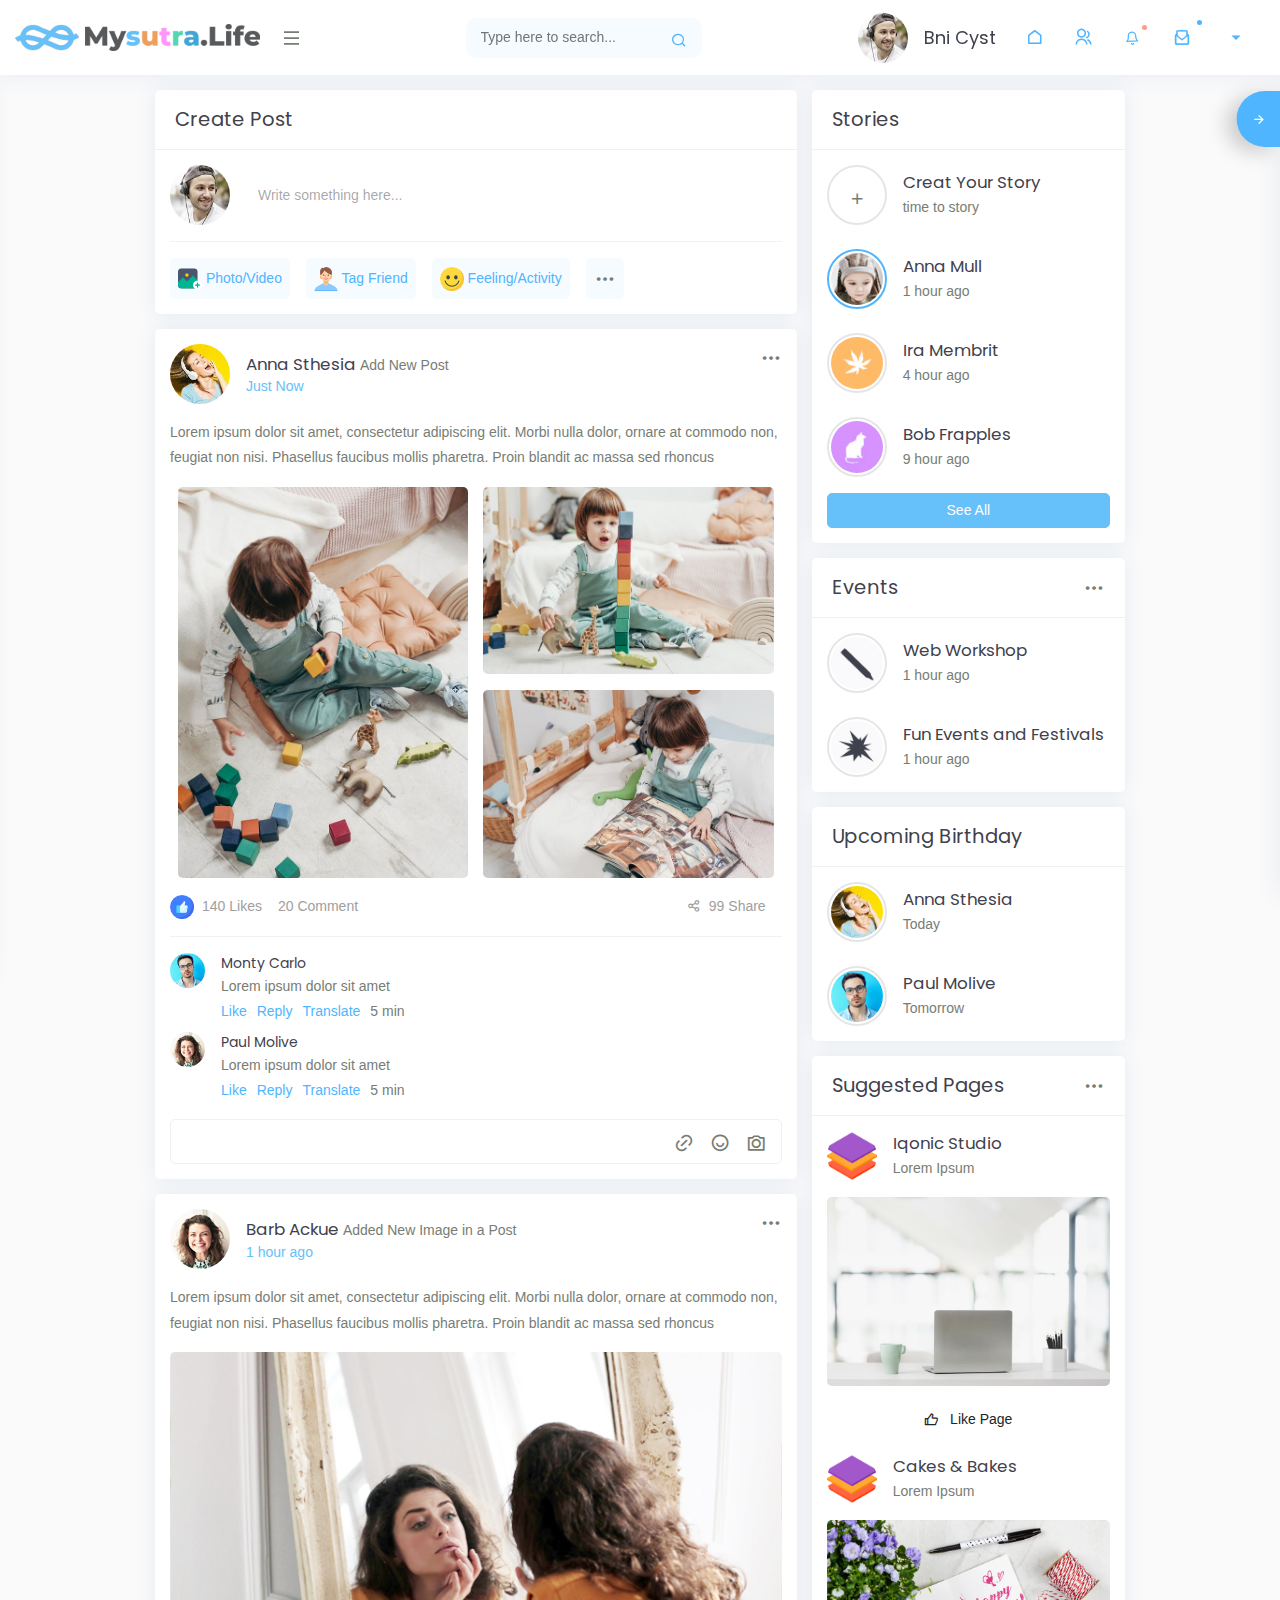
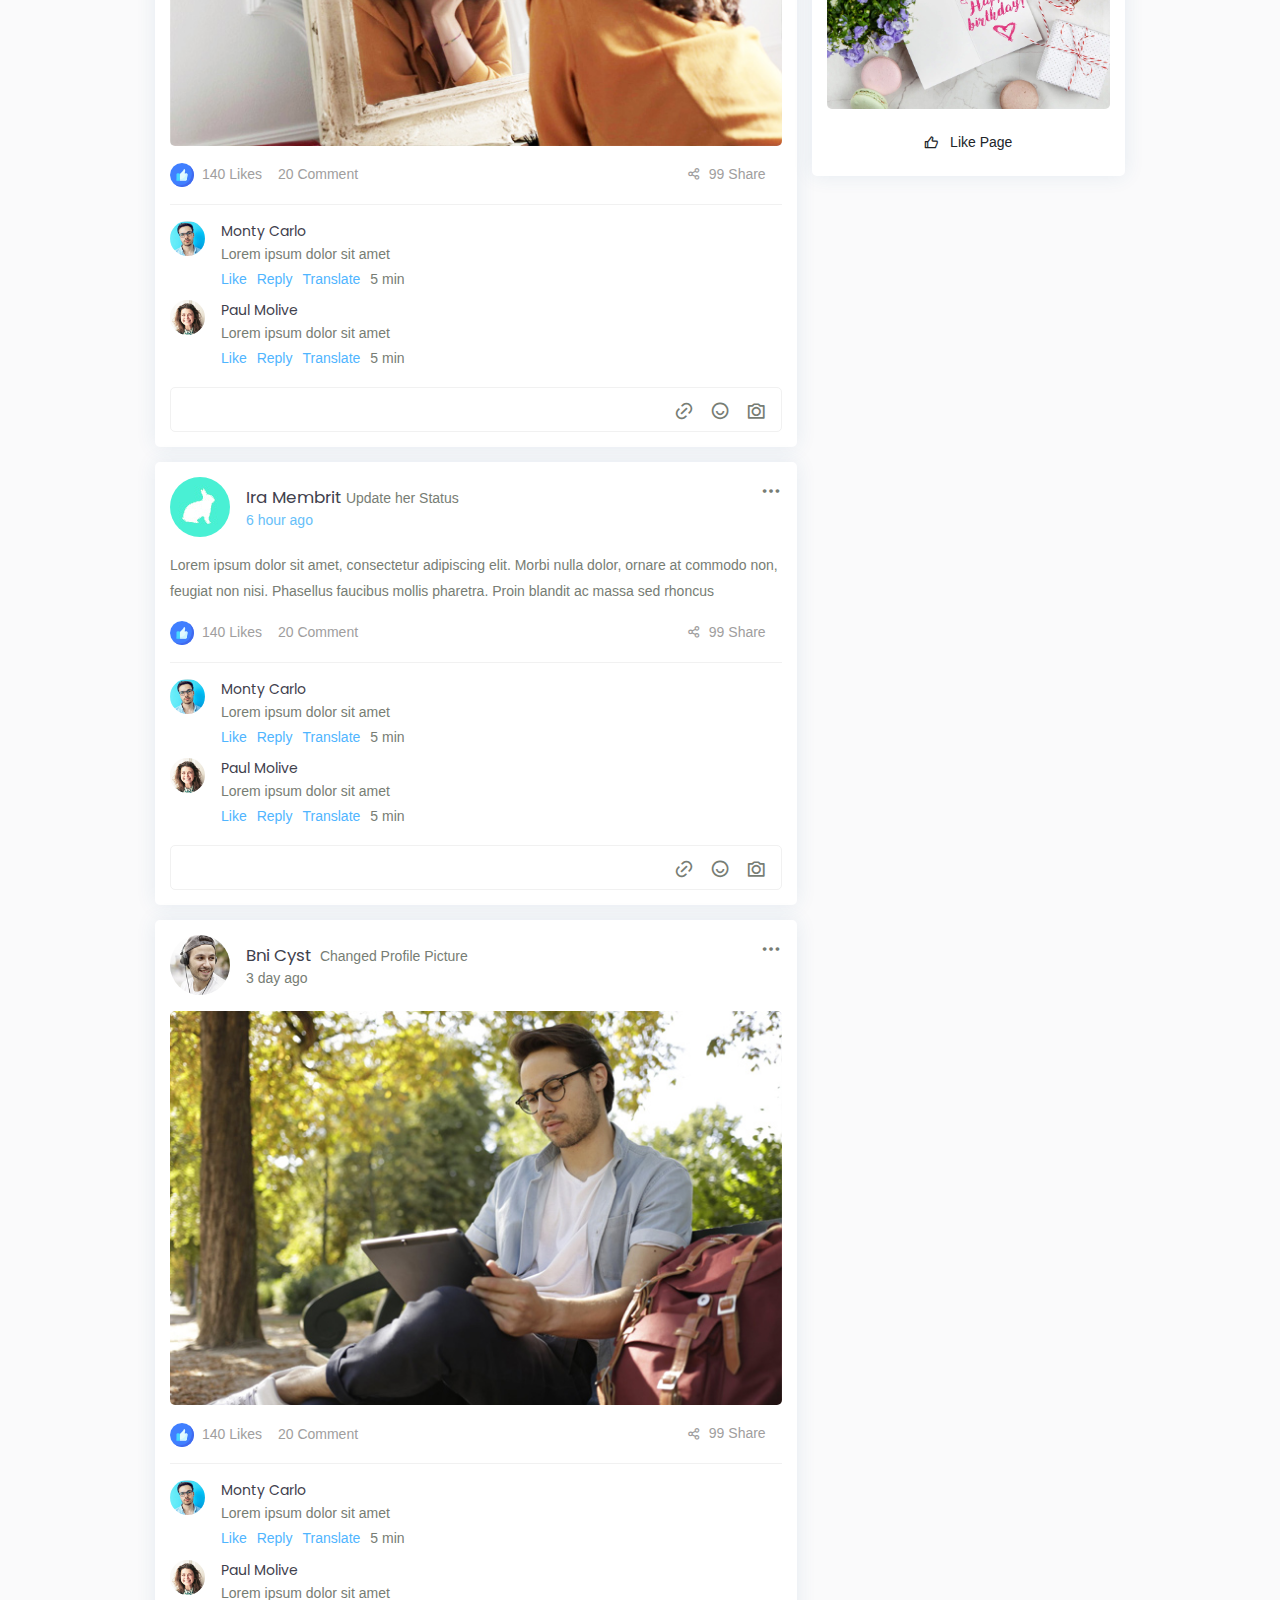
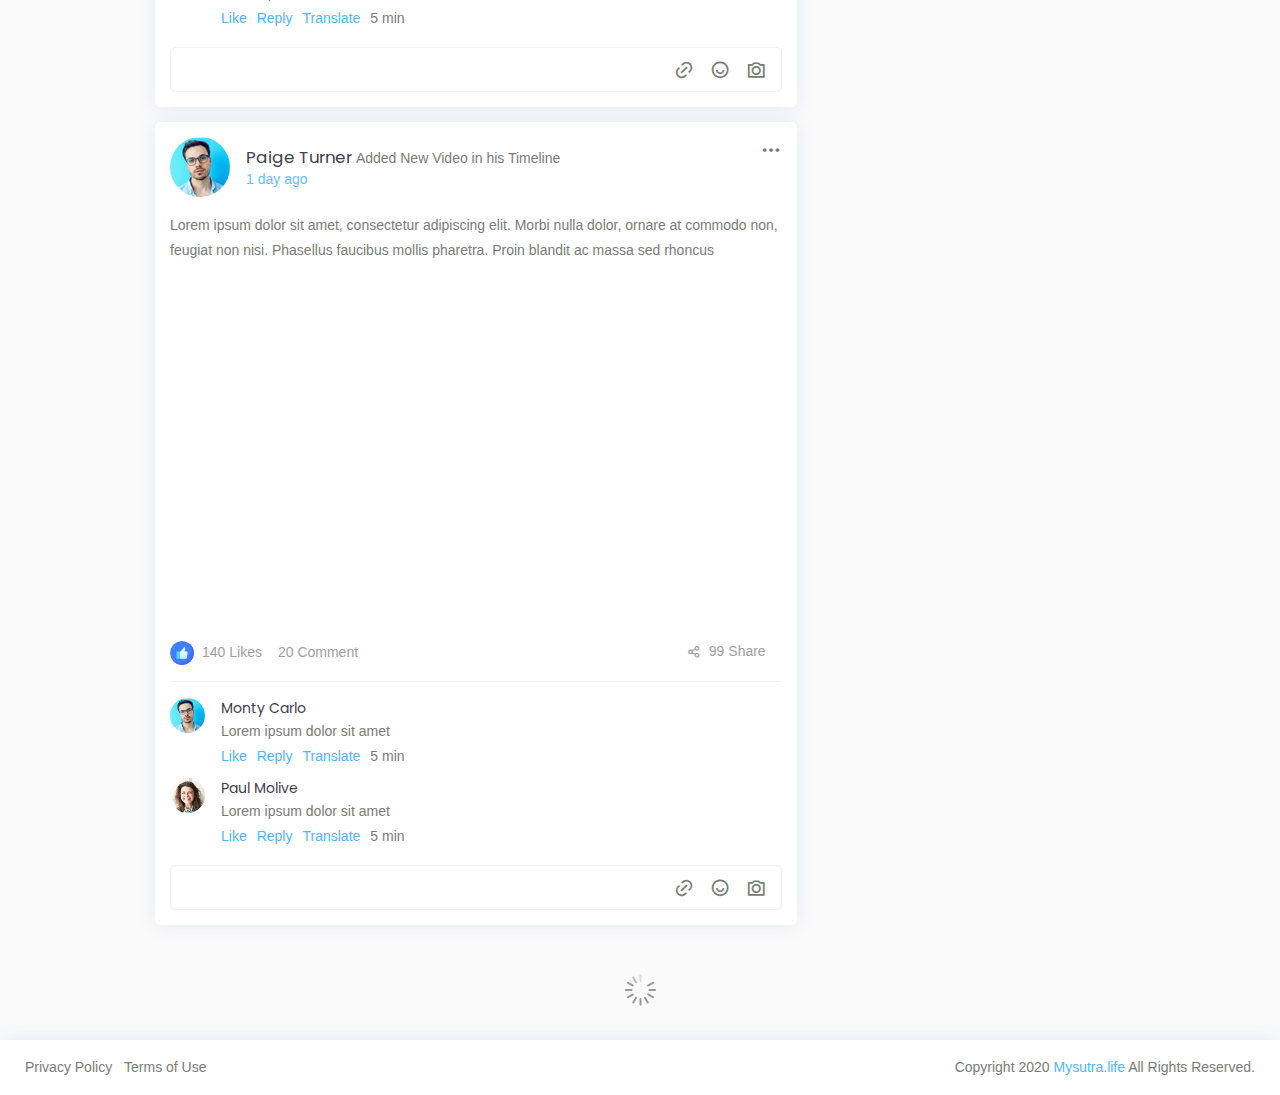
==== commit b5705daf: "horizontal logo changes" ====
--- a/index.html
+++ b/index.html
@@ -193,7 +193,7 @@
                <nav class="navbar navbar-expand-lg navbar-light p-0">
                   <div class="iq-navbar-logo d-flex justify-content-between">
                      <a href="index.html">
-                     <img src="images/My-Sutra-life.png" class="img-fluid" alt="">
+                     <img src="images/mysutra-logo-horizontal.png" class="img-fluid" alt="">
                      </a>
                      <div class="iq-menu-bt align-self-center">
                      <div class="wrapper-menu">
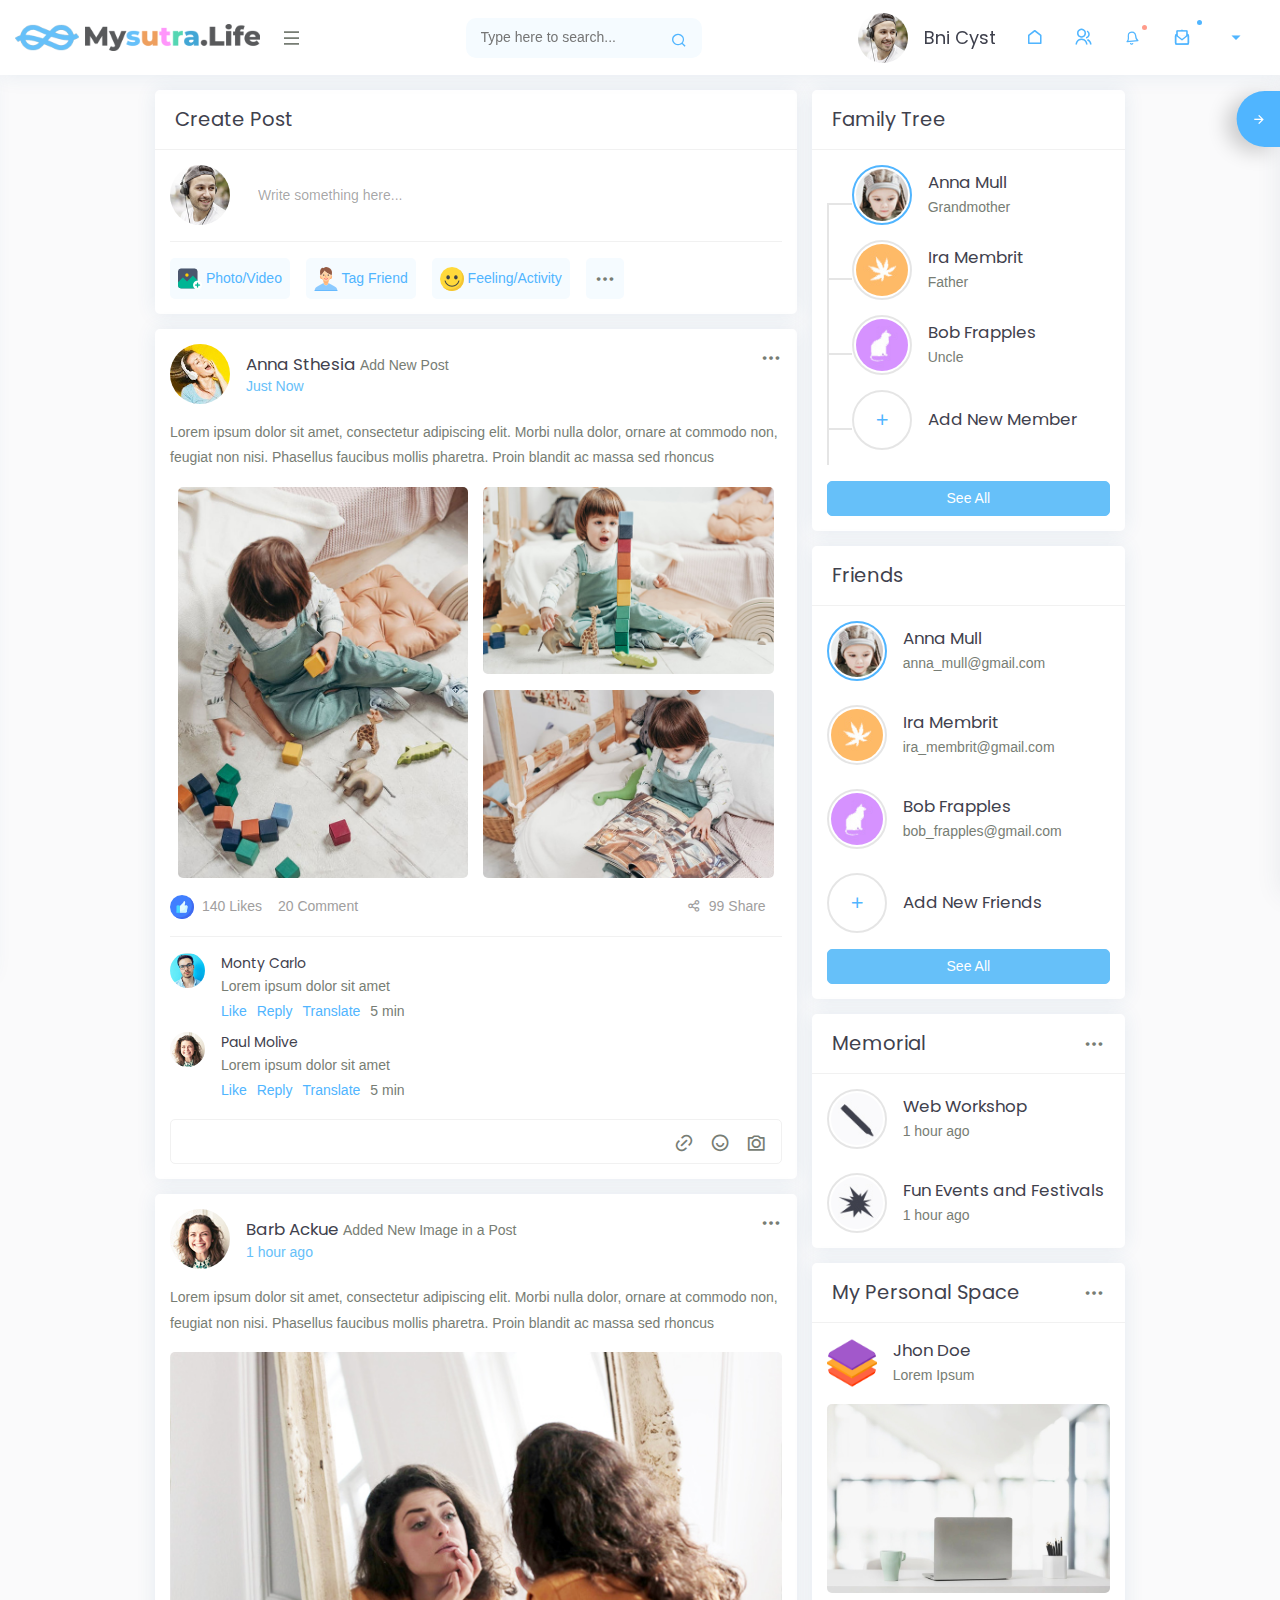
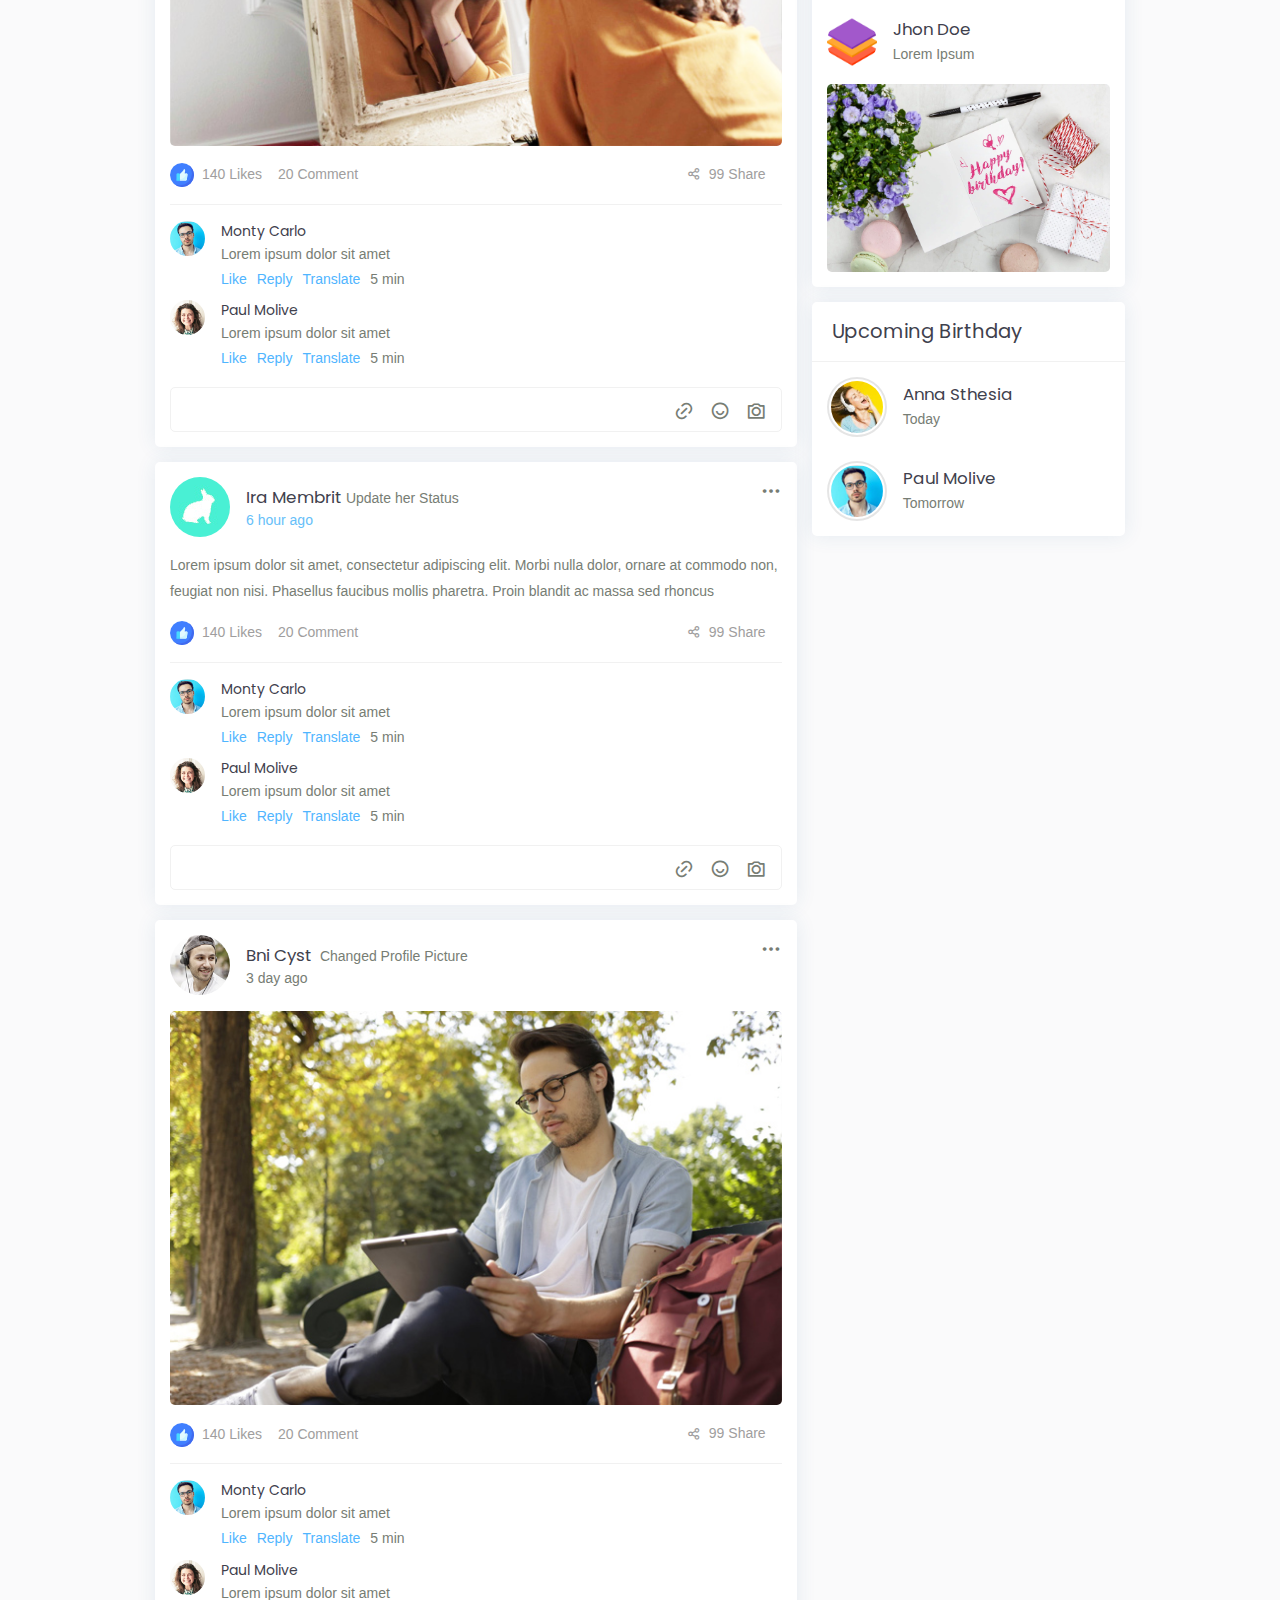
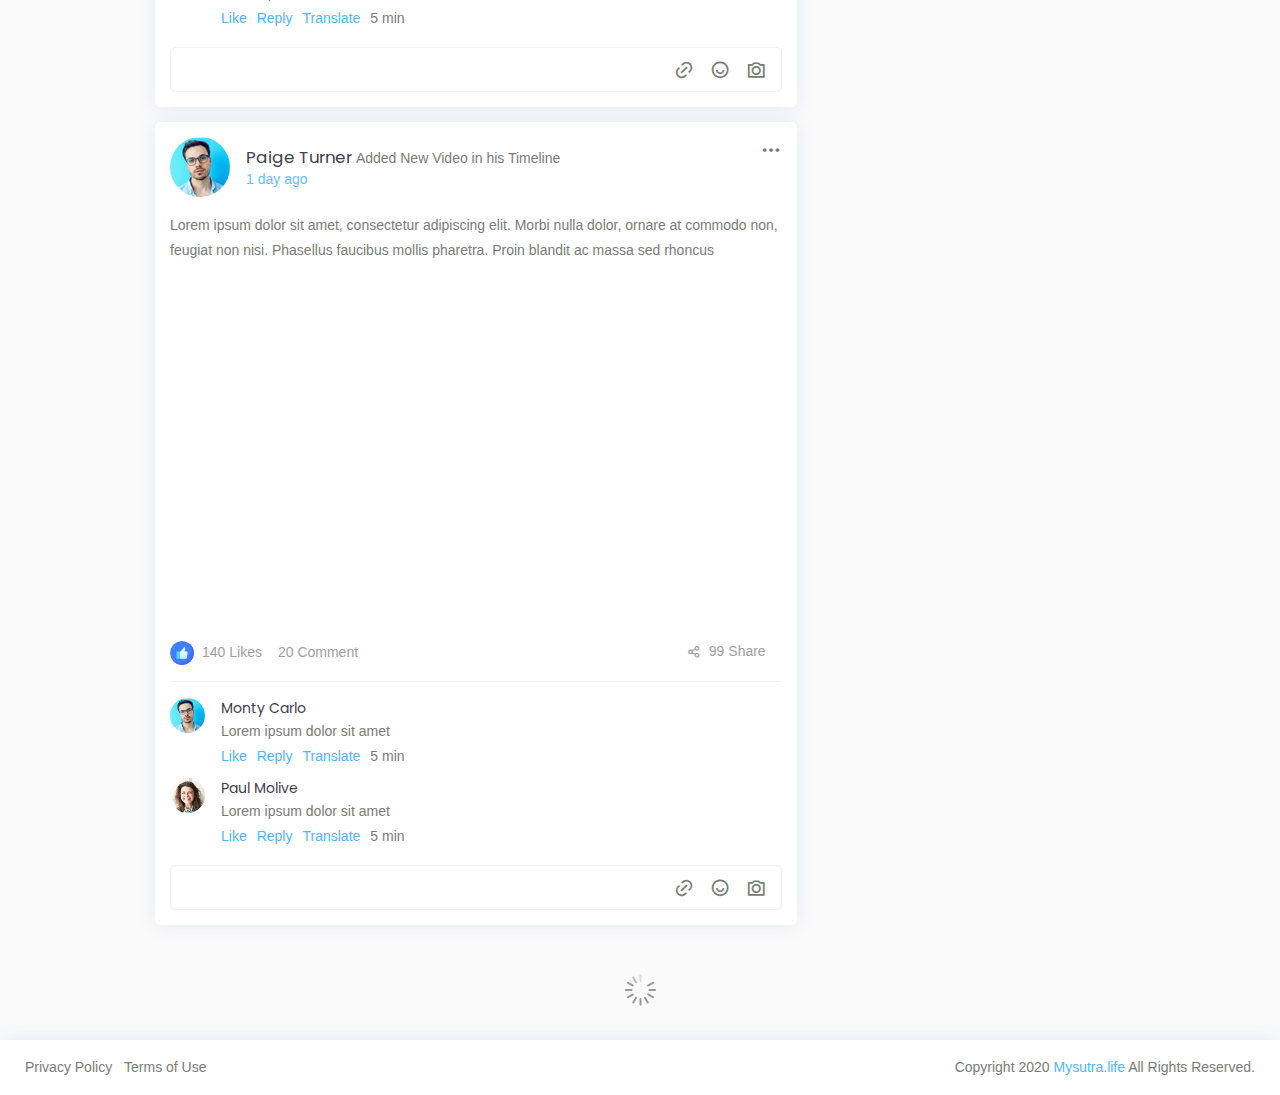
==== commit 4499fdc8: "index page section update" ====
--- a/index.html
+++ b/index.html
@@ -1646,41 +1646,90 @@
                         </div>
                      </div>
                   </div>
+
+<!--#########################--------Left Sidebar satrt-------############################## -->
+                  
                   <div class="col-lg-4">
+
                      <div class="iq-card">
                         <div class="iq-card-header d-flex justify-content-between">
                            <div class="iq-header-title">
-                              <h4 class="card-title">Stories</h4>
+                              <h4 class="card-title">Family Tree</h4>
+                           </div>
+                        </div>
+                        <div class="iq-card-body">
+                           <ul class="media-story m-0 p-0 family-tree position-relative overflow-hidden">
+                              <li class="d-flex align-items-center active">
+                                 <img src="images\page-img\s2.jpg" alt="story-img" class="rounded-circle img-fluid">
+                                 <div class="stories-data ml-3">
+                                    <h5>Anna Mull</h5>
+                                    <p class="mb-0">Grandmother</p>
+                                 </div>
+                              </li>
+                              <li class="d-flex align-items-center">
+                                 <img src="images\page-img\s3.jpg" alt="story-img" class="rounded-circle img-fluid">
+                                 <div class="stories-data ml-3">
+                                    <h5>Ira Membrit</h5>
+                                    <p class="mb-0">Father</p>
+                                 </div>
+                              </li>
+                              <li class="d-flex  align-items-center">
+                                 <img src="images\page-img\s1.jpg" alt="story-img" class="rounded-circle img-fluid">
+                                 <div class="stories-data ml-3">
+                                    <h5>Bob Frapples</h5>
+                                    <p class="mb-0">Uncle</p>
+                                 </div>
+                              </li>
+                              <li class="d-flex align-items-center">
+                                <a class="add-new" href="#">
+                                 <i class="ri-add-line font-size-18 d-flex align-items-center justify-content-center"></i>
+                                </a> 
+                                 <div class="stories-data ml-3">
+                                    <h5>Add New Member</h5>
+                                 </div>
+                              </li>
+                           </ul>
+                           <a href="#" class="btn btn-primary d-block mt-3">See All</a>
+                        </div>
+                     </div>
+
+                     <div class="iq-card">
+                        <div class="iq-card-header d-flex justify-content-between">
+                           <div class="iq-header-title">
+                              <h4 class="card-title">Friends</h4>
                            </div>
                         </div>
                         <div class="iq-card-body">
                            <ul class="media-story m-0 p-0">
-                              <li class="d-flex mb-4 align-items-center">
-                                 <i class="ri-add-line font-size-18"></i>
-                                 <div class="stories-data ml-3">
-                                    <h5>Creat Your Story</h5>
-                                    <p class="mb-0">time to story</p>
-                                 </div>
-                              </li>
+                             
                               <li class="d-flex mb-4 align-items-center active">
                                  <img src="images\page-img\s2.jpg" alt="story-img" class="rounded-circle img-fluid">
                                  <div class="stories-data ml-3">
                                     <h5>Anna Mull</h5>
-                                    <p class="mb-0">1 hour ago</p>
+                                    <p class="mb-0">anna_mull@gmail.com</p>
                                  </div>
                               </li>
                               <li class="d-flex mb-4 align-items-center">
                                  <img src="images\page-img\s3.jpg" alt="story-img" class="rounded-circle img-fluid">
                                  <div class="stories-data ml-3">
                                     <h5>Ira Membrit</h5>
-                                    <p class="mb-0">4 hour ago</p>
+                                    <p class="mb-0">ira_membrit@gmail.com</p>
                                  </div>
                               </li>
-                              <li class="d-flex align-items-center">
+                              <li class="d-flex mb-4 align-items-center">
                                  <img src="images\page-img\s1.jpg" alt="story-img" class="rounded-circle img-fluid">
                                  <div class="stories-data ml-3">
                                     <h5>Bob Frapples</h5>
-                                    <p class="mb-0">9 hour ago</p>
+                                    <p class="mb-0">bob_frapples@gmail.com</p>
+                                 </div>
+                              </li>
+
+                              <li class="d-flex  align-items-center">
+                                 <a href="#" class="add-new">
+                                    <i class="ri-add-line font-size-18  d-flex align-items-center justify-content-center"></i>
+                                 </a>
+                                 <div class="stories-data ml-3">
+                                    <h5>Add New Friends</h5>
                                  </div>
                               </li>
                            </ul>
@@ -1690,7 +1739,7 @@
                      <div class="iq-card">
                         <div class="iq-card-header d-flex justify-content-between">
                            <div class="iq-header-title">
-                              <h4 class="card-title">Events</h4>
+                              <h4 class="card-title">Memorial</h4>
                            </div>
                            <div class="iq-card-header-toolbar d-flex align-items-center">
                               <div class="dropdown">
@@ -1729,32 +1778,7 @@
                      <div class="iq-card">
                         <div class="iq-card-header d-flex justify-content-between">
                            <div class="iq-header-title">
-                              <h4 class="card-title">Upcoming Birthday</h4>
-                           </div>
-                        </div>
-                        <div class="iq-card-body">
-                           <ul class="media-story m-0 p-0">
-                              <li class="d-flex mb-4 align-items-center">
-                                 <img src="images\user\01.jpg" alt="story-img" class="rounded-circle img-fluid">
-                                 <div class="stories-data ml-3">
-                                    <h5>Anna Sthesia</h5>
-                                    <p class="mb-0">Today</p>
-                                 </div>
-                              </li>
-                              <li class="d-flex align-items-center">
-                                 <img src="images\user\02.jpg" alt="story-img" class="rounded-circle img-fluid">
-                                 <div class="stories-data ml-3">
-                                    <h5>Paul Molive</h5>
-                                    <p class="mb-0">Tomorrow</p>
-                                 </div>
-                              </li>
-                           </ul>
-                        </div>
-                     </div>
-                     <div class="iq-card">
-                        <div class="iq-card-header d-flex justify-content-between">
-                           <div class="iq-header-title">
-                              <h4 class="card-title">Suggested Pages</h4>
+                              <h4 class="card-title">My Personal Space</h4>
                            </div>
                            <div class="iq-card-header-toolbar d-flex align-items-center">
                               <div class="dropdown">
@@ -1773,31 +1797,57 @@
                         </div>
                         <div class="iq-card-body">
                            <ul class="suggested-page-story m-0 p-0 list-inline">
-                              <li class="mb-3">
+                              <li class="mb-4">
                                  <div class="d-flex align-items-center mb-3">
                                     <img src="images\page-img\42.png" alt="story-img" class="rounded-circle img-fluid avatar-50">
                                     <div class="stories-data ml-3">
-                                       <h5>Iqonic Studio</h5>
+                                       <h5>Jhon Doe</h5>
                                        <p class="mb-0">Lorem Ipsum</p>
                                     </div>
                                  </div>
                                  <img src="images\small\img-1.jpg" class="img-fluid rounded" alt="Responsive image">
-                                 <div class="mt-3"><a href="#" class="btn d-block"><i class="ri-thumb-up-line mr-2"></i> Like Page</a></div>
+                                 
                               </li>
                               <li class="">
                                  <div class="d-flex align-items-center mb-3">
                                     <img src="images\page-img\42.png" alt="story-img" class="rounded-circle img-fluid avatar-50">
                                     <div class="stories-data ml-3">
-                                       <h5>Cakes & Bakes </h5>
+                                       <h5>Jhon Doe</h5>
                                        <p class="mb-0">Lorem Ipsum</p>
                                     </div>
                                  </div>
                                  <img src="images\small\img-2.jpg" class="img-fluid rounded" alt="Responsive image">
-                                 <div class="mt-3"><a href="#" class="btn d-block"><i class="ri-thumb-up-line mr-2"></i> Like Page</a></div>
+                                 
                               </li>
                            </ul>
                         </div>
                      </div>
+                     <div class="iq-card">
+                        <div class="iq-card-header d-flex justify-content-between">
+                           <div class="iq-header-title">
+                              <h4 class="card-title">Upcoming Birthday</h4>
+                           </div>
+                        </div>
+                        <div class="iq-card-body">
+                           <ul class="media-story m-0 p-0">
+                              <li class="d-flex mb-4 align-items-center">
+                                 <img src="images\user\01.jpg" alt="story-img" class="rounded-circle img-fluid">
+                                 <div class="stories-data ml-3">
+                                    <h5>Anna Sthesia</h5>
+                                    <p class="mb-0">Today</p>
+                                 </div>
+                              </li>
+                              <li class="d-flex align-items-center">
+                                 <img src="images\user\02.jpg" alt="story-img" class="rounded-circle img-fluid">
+                                 <div class="stories-data ml-3">
+                                    <h5>Paul Molive</h5>
+                                    <p class="mb-0">Tomorrow</p>
+                                 </div>
+                              </li>
+                           </ul>
+                        </div>
+                     </div>
+                     
                   </div>
                   <div class="col-sm-12 text-center">
                      <img src="images\page-img\page-load-loader.gif" alt="loader" style="height: 100px;">
